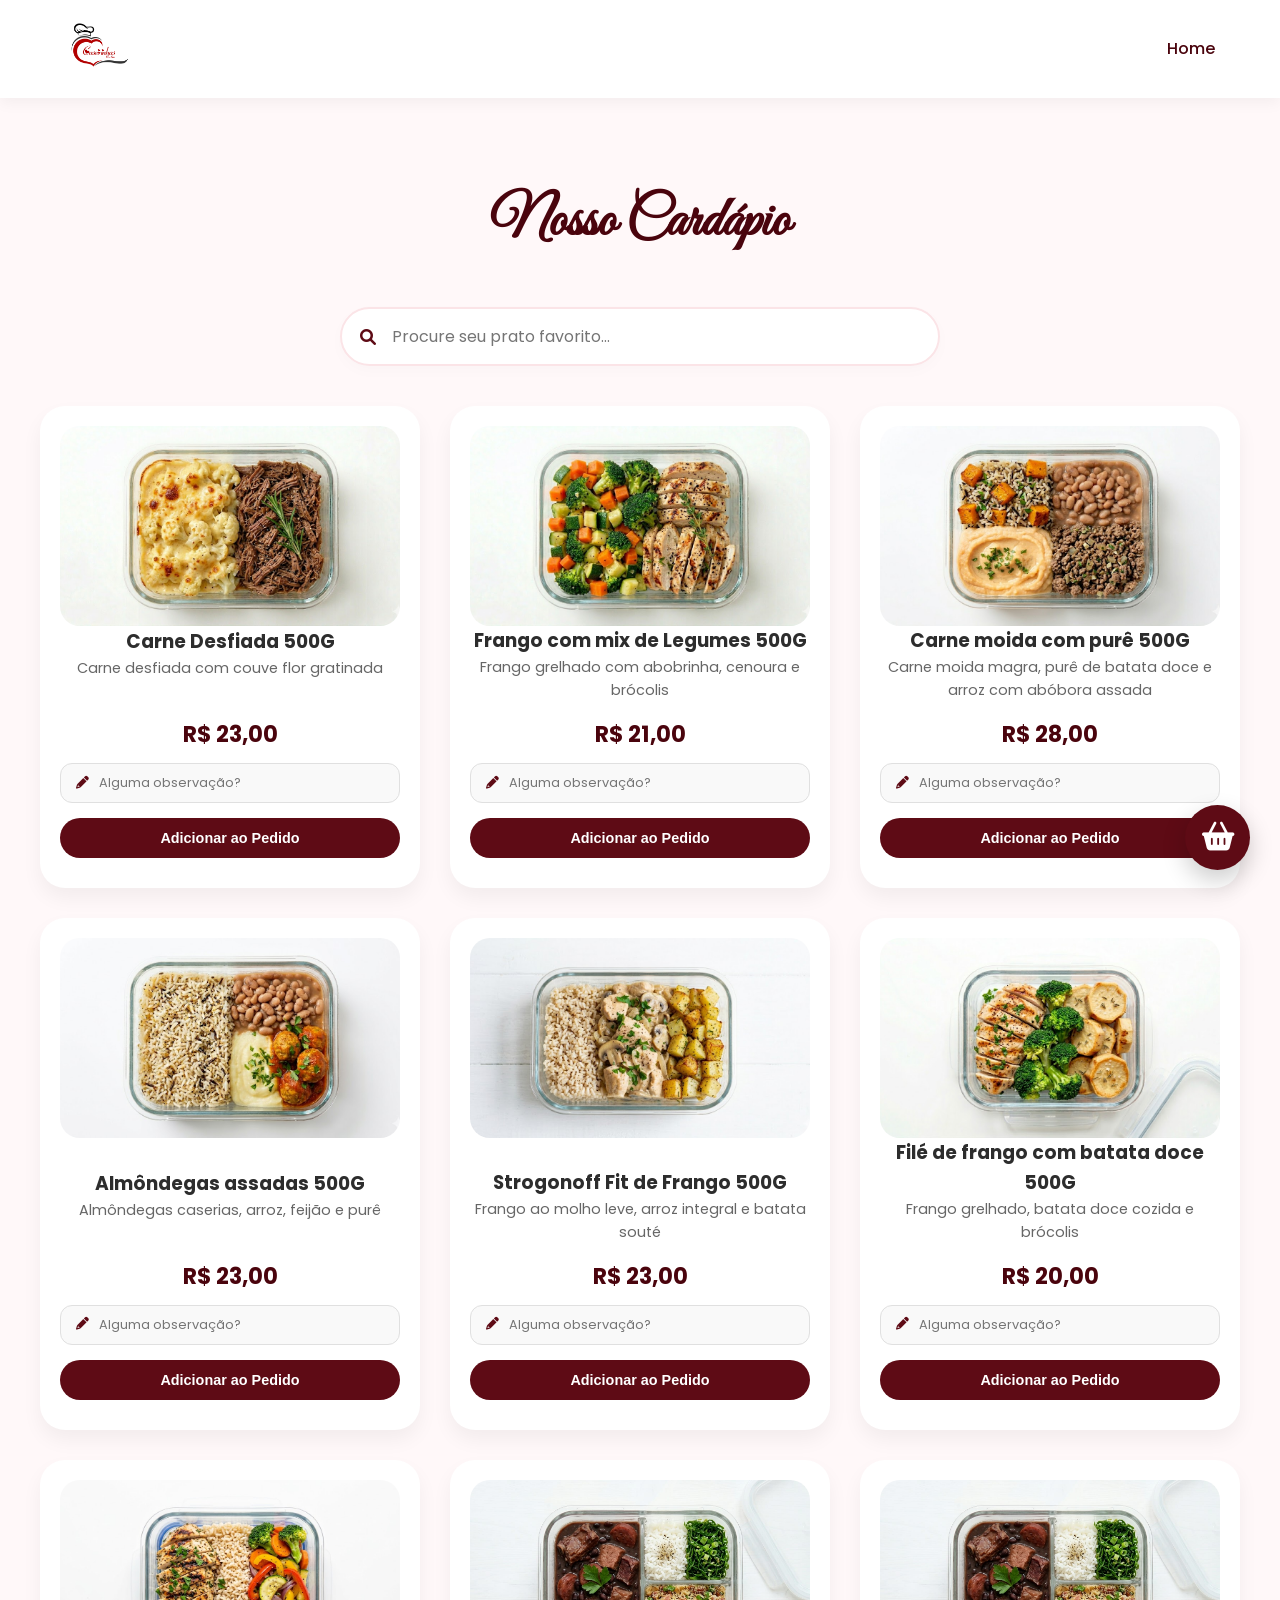
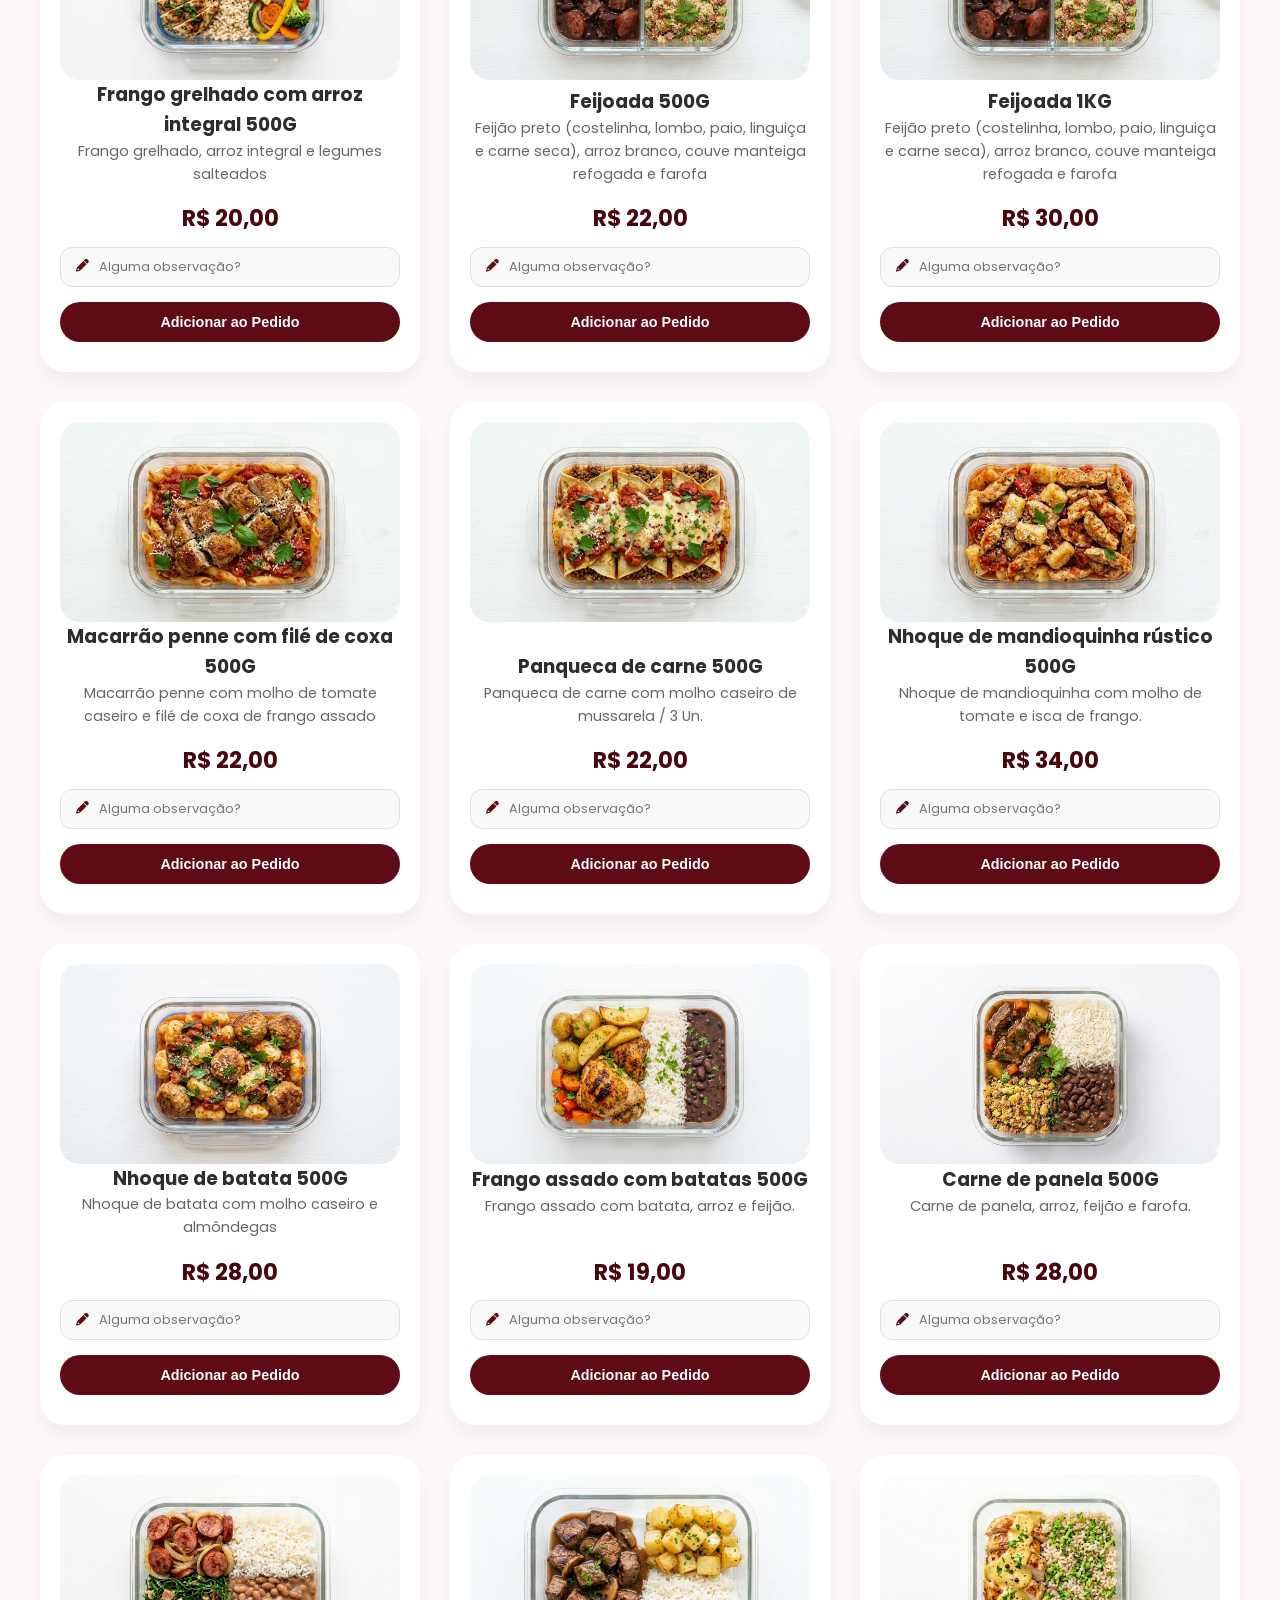
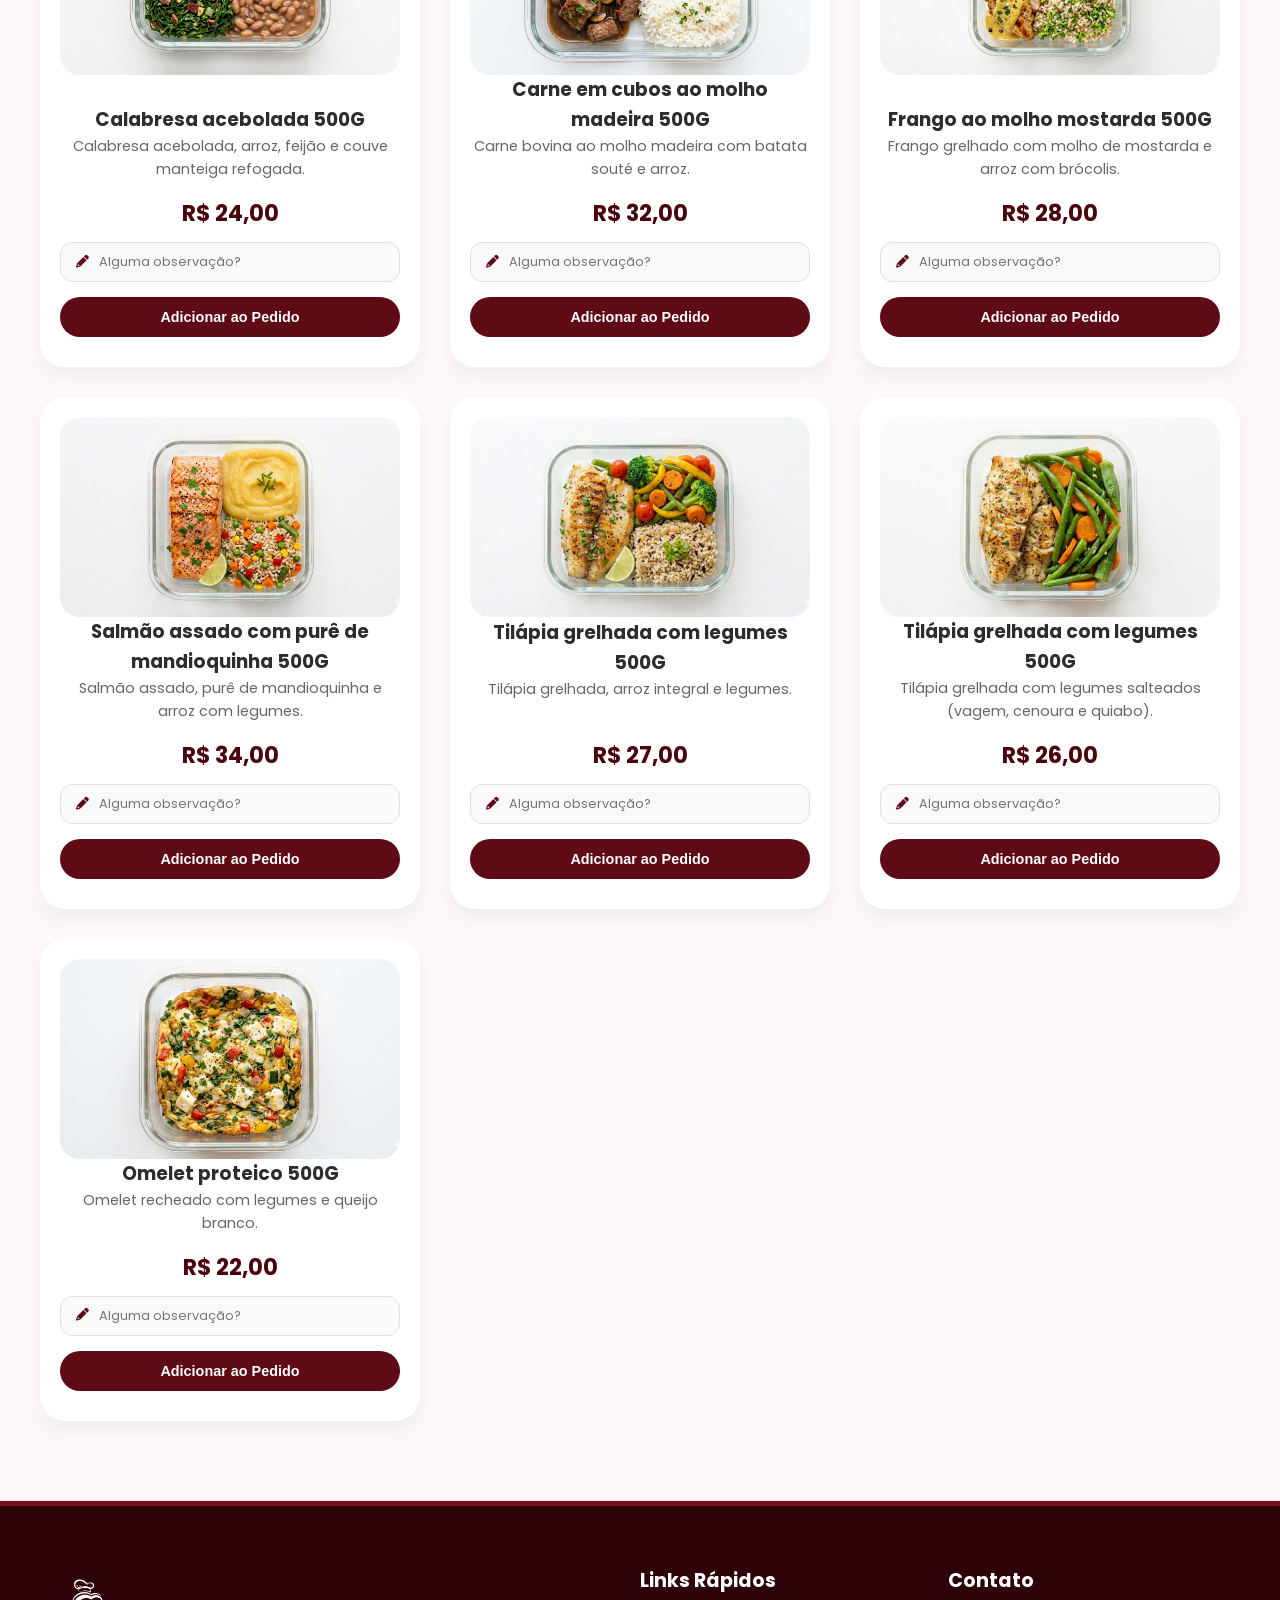
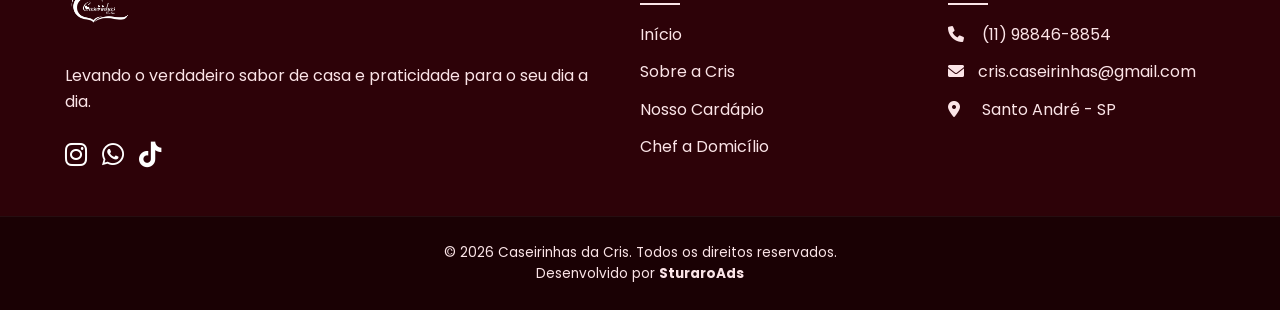
==== cardapio.html @ 1a17385e "Add files via upload" ====
<!DOCTYPE html>
<html lang="pt-br">
<head>
    <meta charset="UTF-8">
    <meta name="viewport" content="width=device-width, initial-scale=1.0">
    <title>Cardápio | Caseirinhas da Cris</title>
    <link href="https://fonts.googleapis.com/css2?family=Poppins:wght@300;400;600&family=Great+Vibes&display=swap" rel="stylesheet">
    <link rel="stylesheet" href="style.css">
    <link rel="stylesheet" href="https://cdnjs.cloudflare.com/ajax/libs/font-awesome/6.0.0/css/all.min.css">
</head>
<body>

    <!-- OVERLAY DE CARREGAMENTO (COZINHA) -->
<div id="loading-overlay" class="loading-overlay">
    <div class="loading-content">
        <!-- Certifique-se de que o caminho da logo está correto -->
        <img src="Imagens Logo/Logo PNG.png" alt="Logo" class="loading-logo">
        <p>Enviando para a cozinha...</p>
        <div class="loader"></div>
    </div>
</div>

    <header>
        <nav class="container">
            <a href="index.html"><img src="Imagens Logo/Logo.png" alt="Logo" class="logo"></a>
            <ul class="nav-list">
                <li><a href="index.html">Home</a></li>
            </ul>
        </nav>
    </header>

    <section class="section-padding container">
        <h1 class="title-font" style="text-align: center; margin-bottom: 40px;">Nosso Cardápio</h1>
        
<!-- MECANISMO DE PESQUISA -->
<div class="search-container">
    <i class="fas fa-search"></i>
    <input type="text" id="search-input" placeholder="Procure seu prato favorito...">
</div>

        <div class="menu-grid">
            <!-- PRATOS 1 A 6 -->
            <div class="item-card">
                <img src="Imagens Cardápio/Prato1.jpeg" alt="Frango com Legumes">
                <div class="info">
                    <h3>Carne Desfiada 500G</h3>
                    <p class="desc">Carne desfiada com couve flor gratinada</p>
                    <span class="preco">R$ 23,00</span>
                    <div class="obs-container">
                        <i class="fas fa-pencil-alt"></i>
                        <input type="text" class="obs-input" placeholder="Alguma observação?">
                    </div>
                    <button class="btn-add">Adicionar ao Pedido</button>
                </div>
            </div>

            <div class="item-card">
                <img src="Imagens Cardápio/Prato2.jpeg" alt="Escondidinho">
                <div class="info">
                    <h3>Frango com mix de Legumes 500G</h3>
                    <p class="desc">Frango grelhado com abobrinha, cenoura e brócolis</p>
                    <span class="preco">R$ 21,00</span>
                    <div class="obs-container">
                        <i class="fas fa-pencil-alt"></i>
                        <input type="text" class="obs-input" placeholder="Alguma observação?">
                    </div>
                    <button class="btn-add">Adicionar ao Pedido</button>
                </div>
            </div>

            <div class="item-card">
                <img src="Imagens Cardápio/Prato3.jpeg" alt="Bowl Vegano">
                <div class="info">
                    <h3>Carne moida com purê 500G</h3>
                    <p class="desc">Carne moida magra, purê de batata doce e arroz com abóbora assada</p>
                    <span class="preco">R$ 28,00</span>
                    <div class="obs-container">
                        <i class="fas fa-pencil-alt"></i>
                        <input type="text" class="obs-input" placeholder="Alguma observação?">
                    </div>
                    <button class="btn-add">Adicionar ao Pedido</button>
                </div>
            </div>

            <div class="item-card">
                <img src="Imagens Cardápio/Prato4.jpeg" alt="Espaguete">
                <div class="info">
                    <h3>Almôndegas assadas 500G</h3>
                    <p class="desc">Almôndegas caserias, arroz, feijão e purê</p>
                    <span class="preco">R$ 23,00</span>
                    <div class="obs-container">
                        <i class="fas fa-pencil-alt"></i>
                        <input type="text" class="obs-input" placeholder="Alguma observação?">
                    </div>
                    <button class="btn-add">Adicionar ao Pedido</button>
                </div>
            </div>

            <div class="item-card">
                <img src="Imagens Cardápio/Prato5.jpeg" alt="Tilápia">
                <div class="info">
                    <h3>Strogonoff Fit de Frango 500G</h3>
                    <p class="desc">Frango ao molho leve, arroz integral e batata souté</p>
                    <span class="preco">R$ 23,00</span>
                    <div class="obs-container">
                        <i class="fas fa-pencil-alt"></i>
                        <input type="text" class="obs-input" placeholder="Alguma observação?">
                    </div>
                    <button class="btn-add">Adicionar ao Pedido</button>
                </div>
            </div>

            <div class="item-card">
                <img src="Imagens Cardápio/Prato6.jpeg" alt="Feijoada">
                <div class="info">
                    <h3>Filé de frango com batata doce 500G</h3>
                    <p class="desc">Frango grelhado, batata doce cozida e brócolis</p>
                    <span class="preco">R$ 20,00</span>
                    <div class="obs-container">
                        <i class="fas fa-pencil-alt"></i>
                        <input type="text" class="obs-input" placeholder="Alguma observação?">
                    </div>
                    <button class="btn-add">Adicionar ao Pedido</button>
                </div>
            </div>

            <!-- NOVOS PRATOS: 7 AO 21 -->
            <div class="item-card">
                <img src="Imagens Cardápio/Prato7.jpeg" alt="Strogonoff">
                <div class="info">
                    <h3>Frango grelhado com arroz integral 500G</h3>
                    <p class="desc">Frango grelhado, arroz integral e legumes salteados</p>
                    <span class="preco">R$ 20,00</span>
                    <div class="obs-container"><i class="fas fa-pencil-alt"></i><input type="text" class="obs-input" placeholder="Alguma observação?"></div>
                    <button class="btn-add">Adicionar ao Pedido</button>
                </div>
            </div>

            <div class="item-card">
                <img src="Imagens Cardápio/Prato8.jpeg" alt="Lasanha">
                <div class="info">
                    <h3>Feijoada 500G</h3>
                    <p class="desc">Feijão preto (costelinha, lombo, paio, linguiça e carne seca), arroz branco, couve manteiga refogada e farofa</p>
                    <span class="preco">R$ 22,00</span>
                    <div class="obs-container"><i class="fas fa-pencil-alt"></i><input type="text" class="obs-input" placeholder="Alguma observação?"></div>
                    <button class="btn-add">Adicionar ao Pedido</button>
                </div>
            </div>

            <div class="item-card">
                <img src="Imagens Cardápio/Prato8.jpeg" alt="Lasanha">
                <div class="info">
                    <h3>Feijoada 1KG</h3>
                    <p class="desc">Feijão preto (costelinha, lombo, paio, linguiça e carne seca), arroz branco, couve manteiga refogada e farofa</p>
                    <span class="preco">R$ 30,00</span>
                    <div class="obs-container"><i class="fas fa-pencil-alt"></i><input type="text" class="obs-input" placeholder="Alguma observação?"></div>
                    <button class="btn-add">Adicionar ao Pedido</button>
                </div>
            </div>

            <div class="item-card">
                <img src="Imagens Cardápio/Prato9.jpeg" alt="Carne de Panela">
                <div class="info">
                    <h3>Macarrão penne com filé de coxa 500G</h3>
                    <p class="desc">Macarrão penne com molho de tomate caseiro e filé de coxa de frango assado</p>
                    <span class="preco">R$ 22,00</span>
                    <div class="obs-container"><i class="fas fa-pencil-alt"></i><input type="text" class="obs-input" placeholder="Alguma observação?"></div>
                    <button class="btn-add">Adicionar ao Pedido</button>
                </div>
            </div>

            <div class="item-card">
                <img src="Imagens Cardápio/Prato10.jpeg" alt="Salmão">
                <div class="info">
                    <h3>Panqueca de carne 500G</h3>
                    <p class="desc">Panqueca de carne com molho caseiro de mussarela / 3 Un.</p>
                    <span class="preco">R$ 22,00</span>
                    <div class="obs-container"><i class="fas fa-pencil-alt"></i><input type="text" class="obs-input" placeholder="Alguma observação?"></div>
                    <button class="btn-add">Adicionar ao Pedido</button>
                </div>
            </div>

            <div class="item-card">
                <img src="Imagens Cardápio/Prato11.jpeg" alt="Kibe">
                <div class="info">
                    <h3>Nhoque de mandioquinha rústico 500G</h3>
                    <p class="desc">Nhoque de mandioquinha com molho de tomate e isca de frango.</p>
                    <span class="preco">R$ 34,00</span>
                    <div class="obs-container"><i class="fas fa-pencil-alt"></i><input type="text" class="obs-input" placeholder="Alguma observação?"></div>
                    <button class="btn-add">Adicionar ao Pedido</button>
                </div>
            </div>

            <div class="item-card">
                <img src="Imagens Cardápio/Prato12.jpeg" alt="Almôndegas">
                <div class="info">
                    <h3>Nhoque de batata 500G</h3>
                    <p class="desc">Nhoque de batata com molho caseiro e almôndegas</p>
                    <span class="preco">R$ 28,00</span>
                    <div class="obs-container"><i class="fas fa-pencil-alt"></i><input type="text" class="obs-input" placeholder="Alguma observação?"></div>
                    <button class="btn-add">Adicionar ao Pedido</button>
                </div>
            </div>

            <div class="item-card">
                <img src="Imagens Cardápio/Prato13.jpeg" alt="Risoto">
                <div class="info">
                    <h3>Frango assado com batatas 500G</h3>
                    <p class="desc">Frango assado com batata, arroz e feijão.</p>
                    <span class="preco">R$ 19,00</span>
                    <div class="obs-container"><i class="fas fa-pencil-alt"></i><input type="text" class="obs-input" placeholder="Alguma observação?"></div>
                    <button class="btn-add">Adicionar ao Pedido</button>
                </div>
            </div>

            <div class="item-card">
                <img src="Imagens Cardápio/Prato14.jpeg" alt="Iscas">
                <div class="info">
                    <h3>Carne de panela 500G</h3>
                    <p class="desc">Carne de panela, arroz, feijão e farofa.</p>
                    <span class="preco">R$ 28,00</span>
                    <div class="obs-container"><i class="fas fa-pencil-alt"></i><input type="text" class="obs-input" placeholder="Alguma observação?"></div>
                    <button class="btn-add">Adicionar ao Pedido</button>
                </div>
            </div>

            <div class="item-card">
                <img src="Imagens Cardápio/Prato15.jpeg" alt="Omelete">
                <div class="info">
                    <h3>Calabresa acebolada 500G</h3>
                    <p class="desc">Calabresa acebolada, arroz, feijão e couve manteiga refogada.</p>
                    <span class="preco">R$ 24,00</span>
                    <div class="obs-container"><i class="fas fa-pencil-alt"></i><input type="text" class="obs-input" placeholder="Alguma observação?"></div>
                    <button class="btn-add">Adicionar ao Pedido</button>
                </div>
            </div>

            <div class="item-card">
                <img src="Imagens Cardápio/Prato16.jpeg" alt="Frango Xadrez">
                <div class="info">
                    <h3>Carne em cubos ao molho madeira 500G</h3>
                    <p class="desc">Carne bovina ao molho madeira com batata souté e arroz.</p>
                    <span class="preco">R$ 32,00</span>
                    <div class="obs-container"><i class="fas fa-pencil-alt"></i><input type="text" class="obs-input" placeholder="Alguma observação?"></div>
                    <button class="btn-add">Adicionar ao Pedido</button>
                </div>
            </div>

            <div class="item-card">
                <img src="Imagens Cardápio/Prato17.jpeg" alt="Nhoque">
                <div class="info">
                    <h3>Frango ao molho mostarda 500G</h3>
                    <p class="desc">Frango grelhado com molho de mostarda e arroz com brócolis.</p>
                    <span class="preco">R$ 28,00</span>
                    <div class="obs-container"><i class="fas fa-pencil-alt"></i><input type="text" class="obs-input" placeholder="Alguma observação?"></div>
                    <button class="btn-add">Adicionar ao Pedido</button>
                </div>
            </div>

            <div class="item-card">
                <img src="Imagens Cardápio/Prato18.jpeg" alt="Panqueca">
                <div class="info">
                    <h3>Salmão assado com purê de mandioquinha 500G</h3>
                    <p class="desc">Salmão assado, purê de mandioquinha e arroz com legumes.</p>
                    <span class="preco">R$ 34,00</span>
                    <div class="obs-container"><i class="fas fa-pencil-alt"></i><input type="text" class="obs-input" placeholder="Alguma observação?"></div>
                    <button class="btn-add">Adicionar ao Pedido</button>
                </div>
            </div>

            <div class="item-card">
                <img src="Imagens Cardápio/Prato19.jpeg" alt="Moqueca">
                <div class="info">
                    <h3>Tilápia grelhada com legumes 500G</h3>
                    <p class="desc">Tilápia grelhada, arroz integral e legumes.</p>
                    <span class="preco">R$ 27,00</span>
                    <div class="obs-container"><i class="fas fa-pencil-alt"></i><input type="text" class="obs-input" placeholder="Alguma observação?"></div>
                    <button class="btn-add">Adicionar ao Pedido</button>
                </div>
            </div>

            <div class="item-card">
                <img src="Imagens Cardápio/Prato20.jpeg" alt="Arroz de Carreteiro">
                <div class="info">
                    <h3>Tilápia grelhada com legumes 500G</h3>
                    <p class="desc">Tilápia grelhada com legumes salteados (vagem, cenoura e quiabo).</p>
                    <span class="preco">R$ 26,00</span>
                    <div class="obs-container"><i class="fas fa-pencil-alt"></i><input type="text" class="obs-input" placeholder="Alguma observação?"></div>
                    <button class="btn-add">Adicionar ao Pedido</button>
                </div>
            </div>

            <div class="item-card">
                <img src="Imagens Cardápio/Prato21.jpeg" alt="Cuscuz">
                <div class="info">
                    <h3>Omelet proteico 500G</h3>
                    <p class="desc">Omelet recheado com legumes e queijo branco.</p>
                    <span class="preco">R$ 22,00</span>
                    <div class="obs-container"><i class="fas fa-pencil-alt"></i><input type="text" class="obs-input" placeholder="Alguma observação?"></div>
                    <button class="btn-add">Adicionar ao Pedido</button>
                </div>
            </div>
        </div>
    </section>

    <!-- CARRINHO -->
    <div class="cart-toggle"><i class="fas fa-shopping-basket"></i></div>
    <div class="carrinho-container" id="carrinho">
        <div class="cart-header">
            <h3>Meu Pedido</h3>
            <button class="close-cart"><i class="fas fa-times"></i></button>
        </div>
        <div class="itens-lista"></div>
        <div class="cart-footer">
            <div class="total-box"><span>Total:</span><span class="total-valor">R$ 0,00</span></div>
            <button class="btn-finalizar">Enviar Pedido</button>
        </div>
    </div>

    <footer id="contato" class="footer-styled">
        <div class="container footer-grid">
            <div class="footer-col brand-col">
                <img src="Imagens Logo/Logo PNG.png" alt="Logo" class="logo-footer">
                <p>Levando o verdadeiro sabor de casa e praticidade para o seu dia a dia.</p>
                <div class="social-icons">
                    <a href="https://www.instagram.com/caseirinhasdacris"><i class="fab fa-instagram"></i></a>
                    <a href="https://wa.me/5511988468854"><i class="fab fa-whatsapp"></i></a>
                    <a href="https://www.tiktok.com/@caseirinhasdacris?_r=1&_t=ZS-95tGZOelfm8"><i class="fab fa-tiktok"></i></a>

                </div>
            </div>
            
            <div class="footer-col">
                <h4>Links Rápidos</h4>
                <ul>
                    <li><a href="#home">Início</a></li>
                    <li><a href="#sobre">Sobre a Cris</a></li>
                    <li><a href="cardapio.html">Nosso Cardápio</a></li>
                    <li><a href="#chef">Chef a Domicílio</a></li>
                </ul>
            </div>

            <div class="footer-col">
                <h4>Contato</h4>
                <ul class="contact-info">
                    <li><i class="fas fa-phone"></i> (11) 98846-8854</li>
                    <li><i class="fas fa-envelope"></i>cris.caseirinhas@gmail.com</li>
                    <li><i class="fas fa-map-marker-alt"></i> Santo André - SP</li>
                </ul>
            </div>
        </div>
        <div class="footer-bottom">
            <div class="container">
                <p>&copy; 2026 Caseirinhas da Cris. Todos os direitos reservados.</p>
                <p class="dev-credit">Desenvolvido por <strong>SturaroAds</strong></p>
            </div>
        </div>
    </footer>

    <script src="script.js"></script>
</body>
</html>
---- style.css ----
/* --- VARIÁVEIS DE CORES E FONTES --- */
:root {
    --vinho-escuro: #4a040d;
    --vinho-medio: #7a0d1a;
    --vinho-claro: #5e0b15;
    --branco-rosado: #fff8f9;
    --rosa-claro: #fbe4e7;
    --texto: #2d2d2d;
    --poppins: 'Poppins', sans-serif;
    --titulo-font: 'Great Vibes', cursive;
    --verde-whats: #25d366;
}

/* --- ANIMAÇÕES --- */
@keyframes fadeInPage {
    from { opacity: 0; transform: translateY(15px); }
    to { opacity: 1; transform: translateY(0); }
}

/* --- RESET E BASE --- */
* { 
    margin: 0; 
    padding: 0; 
    box-sizing: border-box; 
}

html { 
    scroll-behavior: smooth; 
}

body { 
    font-family: var(--poppins); 
    background-color: var(--branco-rosado); 
    color: var(--texto);
    line-height: 1.6;
    overflow-x: hidden;
    animation: fadeInPage 0.8s ease-out;
}

/* --- CURSORES --- */
button, a, .menu-toggle, .cart-toggle, .btn-add, .insta-card, .fa-trash {
    cursor: pointer !important;
}

/* --- LAYOUT GLOBAL --- */
.container { max-width: 1200px; margin: 0 auto; padding: 0 25px; }
.section-padding { padding: 80px 0; }
.title-font { font-family: var(--titulo-font); font-size: 3.5rem; color: var(--vinho-escuro); margin-bottom: 20px; }
.bg-soft { background-color: var(--rosa-claro); }

/* --- HEADER E NAVEGAÇÃO --- */
header { 
    background: #fff; 
    padding: 10px 0; 
    position: sticky; 
    top: 0; 
    z-index: 1000; 
    box-shadow: 0 4px 15px rgba(0,0,0,0.05);
}

nav { display: flex; justify-content: space-between; align-items: center; }
.logo { height: 70px; }

.nav-list { display: flex; list-style: none; gap: 35px; }
.nav-list a { 
    text-decoration: none; 
    color: var(--vinho-escuro); 
    font-weight: 500; 
    transition: 0.3s;
}
.nav-list a:hover { color: var(--vinho-medio); }

.menu-toggle { display: none; font-size: 1.8rem; color: var(--vinho-escuro); }

/* --- HERO BANNER --- */
.hero { 
    height: 80vh; 
    background: linear-gradient(rgba(74, 4, 13, 0.6), rgba(74, 4, 13, 0.6)), 
                url('https://images.unsplash.com/photo-1504674900247-0877df9cc836?w=1600') center/cover;
    display: flex; align-items: center; justify-content: center; text-align: center; color: #fff;
}
.hero h1 { font-family: var(--titulo-font); font-size: 5rem; }
.hero p { font-size: 1.2rem; margin-bottom: 30px; }

/* --- BOTÕES --- */
.btn-vinho { 
    background: var(--vinho-claro); color: white; padding: 15px 40px; border-radius: 50px; 
    text-decoration: none; transition: 0.4s; border: none; font-weight: 600; display: inline-block;
}
.btn-vinho:hover { background: var(--vinho-escuro); transform: scale(1.05); }

.btn-vinho-sm {
    background: var(--vinho-claro); color: #fff; padding: 10px 25px; border-radius: 50px;
    text-decoration: none; font-size: 0.9rem; transition: 0.3s; display: inline-block;
}
.btn-vinho-sm:hover { background: var(--vinho-escuro); }

/* --- SEÇÕES SOBRE E CHEF --- */
.grid-sobre { display: grid; grid-template-columns: 1fr 1fr; gap: 60px; align-items: center; }
.img-cris { 
    width: 100%; max-width: 400px; border-radius: 30px; 
    box-shadow: 20px 20px 0 var(--vinho-claro); 
}
.sobre-conteudo ul li { margin-bottom: 10px; font-weight: 500; }
.sobre-conteudo ul li i { color: var(--vinho-medio); margin-right: 10px; }

/* --- INSTAGRAM --- */
.insta-grid { display: grid; grid-template-columns: repeat(3, 1fr); gap: 20px; margin-top: 30px; }
.insta-card { position: relative; border-radius: 20px; overflow: hidden; }
.insta-card img { width: 100%; transition: 0.5s; display: block; }
.overlay { 
    position: absolute; top:0; left:0; width:100%; height:100%; 
    background: rgba(74, 4, 13, 0.6); display: flex; align-items: center; 
    justify-content: center; color: white; opacity: 0; transition: 0.3s; font-size: 2.5rem; 
}
.insta-card:hover .overlay { opacity: 1; }
.insta-card:hover img { transform: scale(1.1); }

/* --- CARDÁPIO (ITENS) --- */
.menu-grid { display: grid; grid-template-columns: repeat(auto-fill, minmax(280px, 1fr)); gap: 30px; }
.item-card { 
    background: #fff; padding: 20px; border-radius: 25px; text-align: center; 
    box-shadow: 0 10px 20px rgba(0,0,0,0.05); transition: 0.3s; position: relative;
    display: flex; flex-direction: column; justify-content: space-between;
    padding-bottom: 30px; 
}
.item-card:hover { transform: translateY(-10px); }
.item-card img { width: 100%; border-radius: 20px; height: 200px; object-fit: cover; }
.preco { display: block; font-size: 1.4rem; color: var(--vinho-escuro); font-weight: bold; margin: 10px 0; }
.desc { font-size: 0.9rem; color: #666; margin-bottom: 15px; min-height: 45px; }

/* --- ESTILO PESQUISA --- */
.search-container {
    max-width: 600px;
    margin: 0 auto 40px auto;
    position: relative;
    display: flex;
    align-items: center;
}

.search-container i {
    position: absolute;
    left: 20px;
    color: var(--vinho-claro);
}

#search-input {
    width: 100%;
    padding: 15px 15px 15px 50px;
    border-radius: 50px;
    border: 2px solid var(--rosa-claro);
    font-family: var(--poppins);
    font-size: 1rem;
    outline: none;
    transition: 0.3s;
    box-shadow: 0 5px 15px rgba(0,0,0,0.02);
}

#search-input:focus {
    border-color: var(--vinho-medio);
    box-shadow: 0 5px 20px rgba(74, 4, 13, 0.1);
}

/* --- OVERLAY DE CARREGAMENTO --- */
.loading-overlay {
    position: fixed;
    top: 0;
    left: 0;
    width: 100%;
    height: 100%;
    background: rgba(255, 248, 249, 0.8); /* Branco rosado com transparência */
    backdrop-filter: blur(10px); /* EFEITO BLUR NA TELA */
    display: none; /* Escondido por padrão */
    justify-content: center;
    align-items: center;
    z-index: 9999;
    flex-direction: column;
}

.loading-content {
    text-align: center;
}

.loading-logo {
    height: 120px;
    margin-bottom: 20px;
    animation: pulse 1.5s infinite ease-in-out;
}

.loading-overlay p {
    font-family: var(--poppins);
    color: var(--vinho-escuro);
    font-weight: 600;
    font-size: 1.2rem;
    margin-bottom: 15px;
}

/* Animação da Logo */
@keyframes pulse {
    0% { transform: scale(1); }
    50% { transform: scale(1.05); }
    100% { transform: scale(1); }
}

/* Spinner de carregamento */
.loader {
    width: 40px;
    height: 40px;
    border: 4px solid var(--rosa-claro);
    border-top: 4px solid var(--vinho-claro);
    border-radius: 50%;
    margin: 0 auto;
    animation: spin 1s linear infinite;
}

@keyframes spin {
    0% { transform: rotate(0deg); }
    100% { transform: rotate(360deg); }
}

/* Blur para o conteúdo principal quando ativo */
.main-blur {
    filter: blur(5px);
    pointer-events: none;
    user-select: none;
}

/* --- ESTILIZAÇÃO DAS OBSERVAÇÕES (NOVO) --- */
.obs-container {
    position: relative;
    margin-bottom: 15px;
    display: flex;
    align-items: center;
    background: #f9f9f9;
    border: 1px solid #e0e0e0;
    border-radius: 12px;
    padding: 0 15px;
    transition: all 0.3s ease;
}

.obs-container i {
    color: var(--vinho-claro);
    font-size: 0.8rem;
    margin-right: 10px;
}

.obs-input {
    width: 100%;
    border: none;
    background: transparent;
    padding: 10px 0;
    font-family: var(--poppins);
    font-size: 0.8rem;
    color: var(--texto);
    outline: none;
}

.obs-container:focus-within {
    border-color: var(--vinho-claro);
    box-shadow: 0 0 8px rgba(94, 11, 21, 0.1);
    background: #fff;
}

/* BOTÃO ADICIONAR */
.btn-add {
    background: var(--vinho-claro); color: white; border: none; padding: 12px 20px;
    border-radius: 50px; font-weight: 600; width: 100%; transition: 0.3s;
    font-size: 0.9rem;
}
.btn-add:hover { background: var(--vinho-escuro); }

/* --- CARRINHO LATERAL --- */
.cart-toggle { 
    position: fixed; bottom: 30px; right: 30px; background: var(--vinho-claro); 
    color: white; width: 65px; height: 65px; border-radius: 50%; 
    display: flex; align-items: center; justify-content: center; 
    font-size: 1.8rem; z-index: 1001; box-shadow: 0 10px 25px rgba(0,0,0,0.2); 
}

.carrinho-container { 
    position: fixed; top: 0; right: -100%; width: 400px; height: 100%; 
    background: #fff; z-index: 2000; transition: 0.5s cubic-bezier(0.77,0.2,0.05,1.0); 
    padding: 0; box-shadow: -10px 0 30px rgba(0,0,0,0.1); display: flex; flex-direction: column;
}
.carrinho-container.active { right: 0; }

.cart-header {
    padding: 30px; background: var(--branco-rosado); display: flex;
    justify-content: space-between; align-items: center; border-bottom: 1px solid var(--rosa-claro);
}
.cart-header h3 { color: var(--vinho-escuro); font-weight: 600; }
.close-cart { background: none; border: none; font-size: 1.5rem; color: var(--vinho-escuro); }

.itens-lista { padding: 20px; flex-grow: 1; overflow-y: auto; }

.cart-footer { padding: 30px; background: #fff; border-top: 1px solid #eee; }
.total-box { 
    display: flex; justify-content: space-between; font-size: 1.3rem; 
    font-weight: 700; color: var(--vinho-escuro); margin-bottom: 20px; 
}
.btn-finalizar {
    width: 100%; background: var(--verde-whats); color: white; border: none;
    padding: 15px; border-radius: 50px; font-weight: 600; font-size: 1.1rem; transition: 0.3s;
}
.btn-finalizar:hover { background: #128c7e; transform: scale(1.02); }

/* --- FOOTER PROFISSIONAL --- */
.footer-styled {
    background: #2d0208; color: #fbe4e7; padding-top: 60px;
    border-top: 5px solid var(--vinho-medio);
}
.footer-grid { 
    display: grid; grid-template-columns: 2fr 1fr 1fr; gap: 40px; padding-bottom: 40px; 
}
.logo-footer { height: 70px; filter: brightness(0) invert(1); margin-bottom: 20px; }

.footer-col h4 { 
    color: #fff; margin-bottom: 25px; font-size: 1.2rem; position: relative; 
}
.footer-col h4::after {
    content: ''; position: absolute; bottom: -8px; left: 0; width: 40px; height: 2px; background: var(--rosa-claro);
}
.footer-col ul { list-style: none; }
.footer-col ul li { margin-bottom: 12px; }
.footer-col ul li a { color: #fbe4e7; text-decoration: none; transition: 0.3s; }
.footer-col ul li a:hover { color: #fff; padding-left: 5px; }

.social-icons { display: flex; gap: 15px; margin-top: 20px; }
.social-icons a { font-size: 1.6rem; color: #fff; transition: 0.3s; }
.social-icons a:hover { color: var(--rosa-claro); transform: translateY(-3px); }

.contact-info li i { margin-right: 10px; color: var(--rosa-claro); width: 20px; }

.footer-bottom {
    background: #1a0104; padding: 25px 0; text-align: center;
    font-size: 0.85rem; border-top: 1px solid rgba(255,255,255,0.05);
}

/* --- RESPONSIVIDADE --- */
@media (max-width: 768px) {
    .menu-toggle { display: block; }

    .nav-list { 
        position: fixed; top: 0; left: -100%; width: 75%; height: 100vh; 
        background: #fff; flex-direction: column; align-items: center; 
        padding-top: 100px; transition: 0.4s; z-index: 999; 
        box-shadow: 10px 0 30px rgba(0,0,0,0.1);
    }

    .nav-list.active { left: 0; }
    .carrinho-container { width: 100%; right: -100%; }
    
    .grid-sobre { grid-template-columns: 1fr; text-align: center; }
    .footer-grid { grid-template-columns: 1fr; text-align: center; }
    .hero h1 { font-size: 3.5rem; }
}
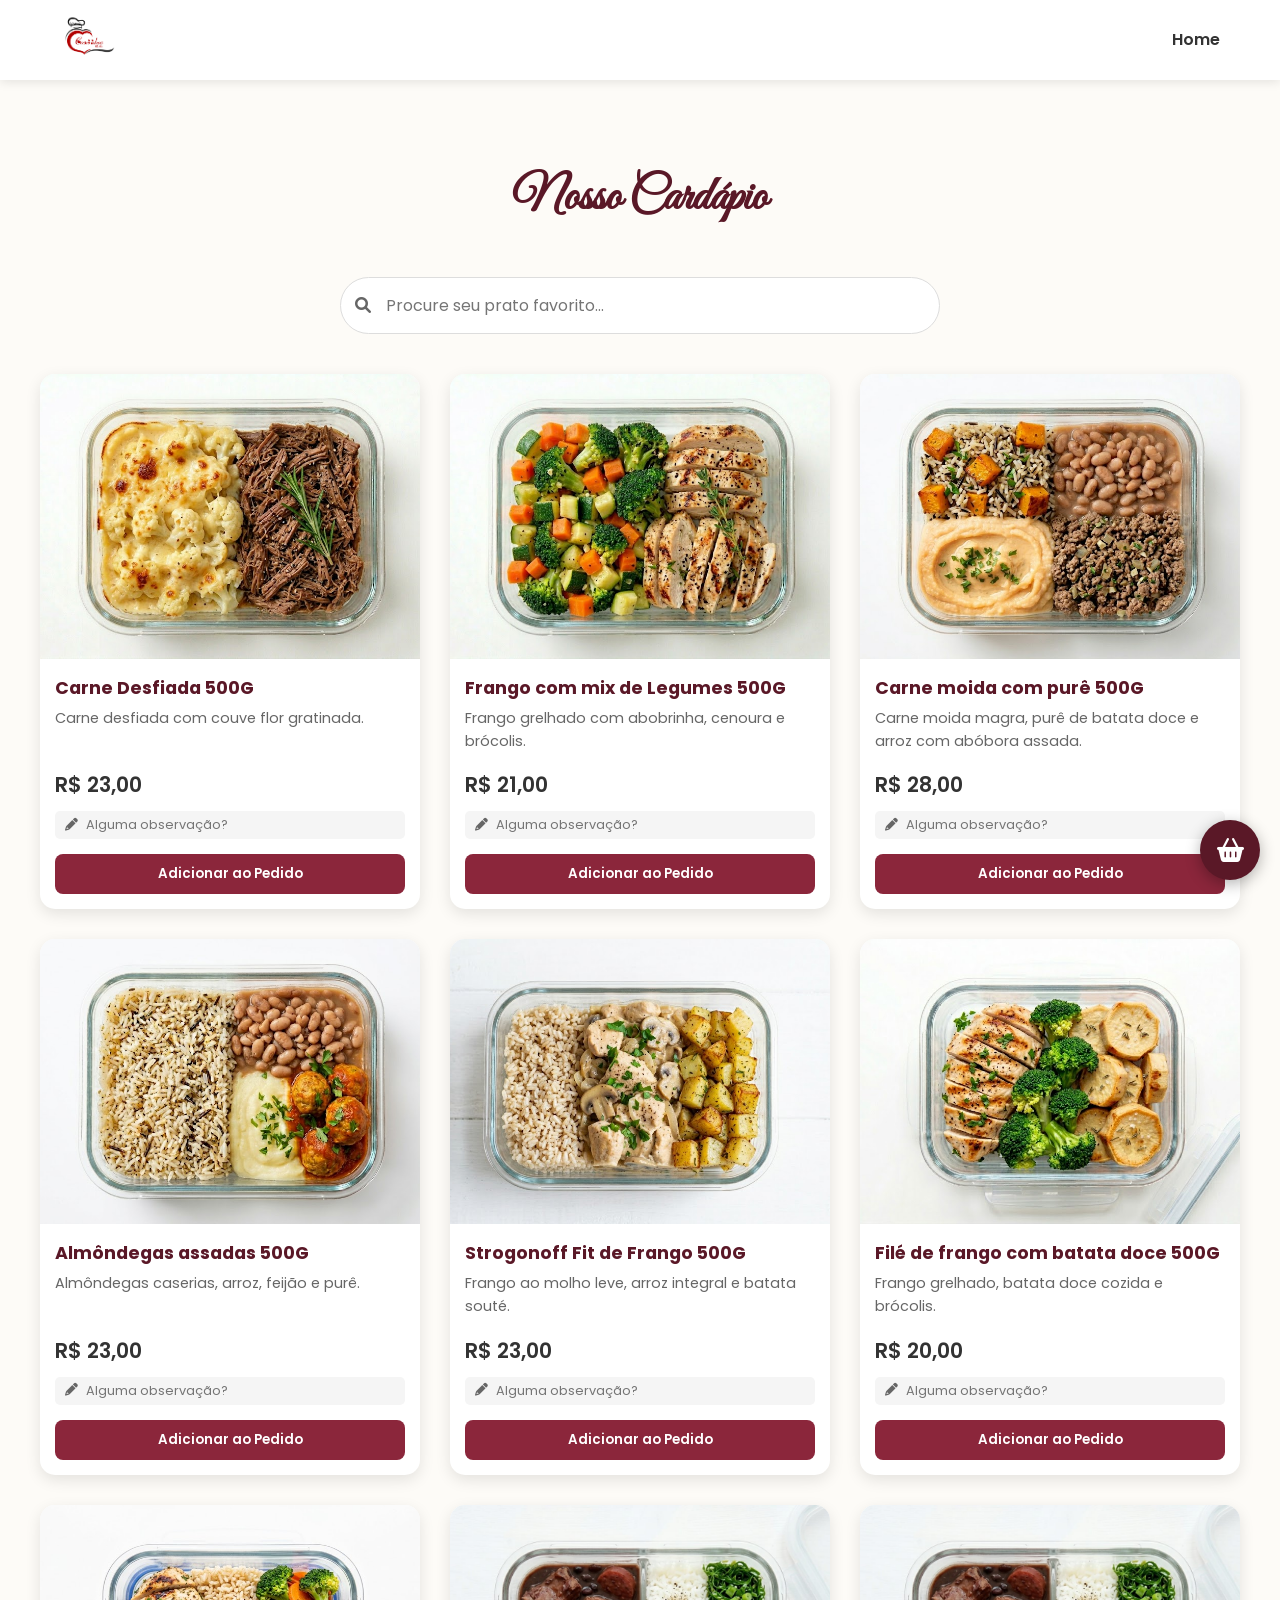
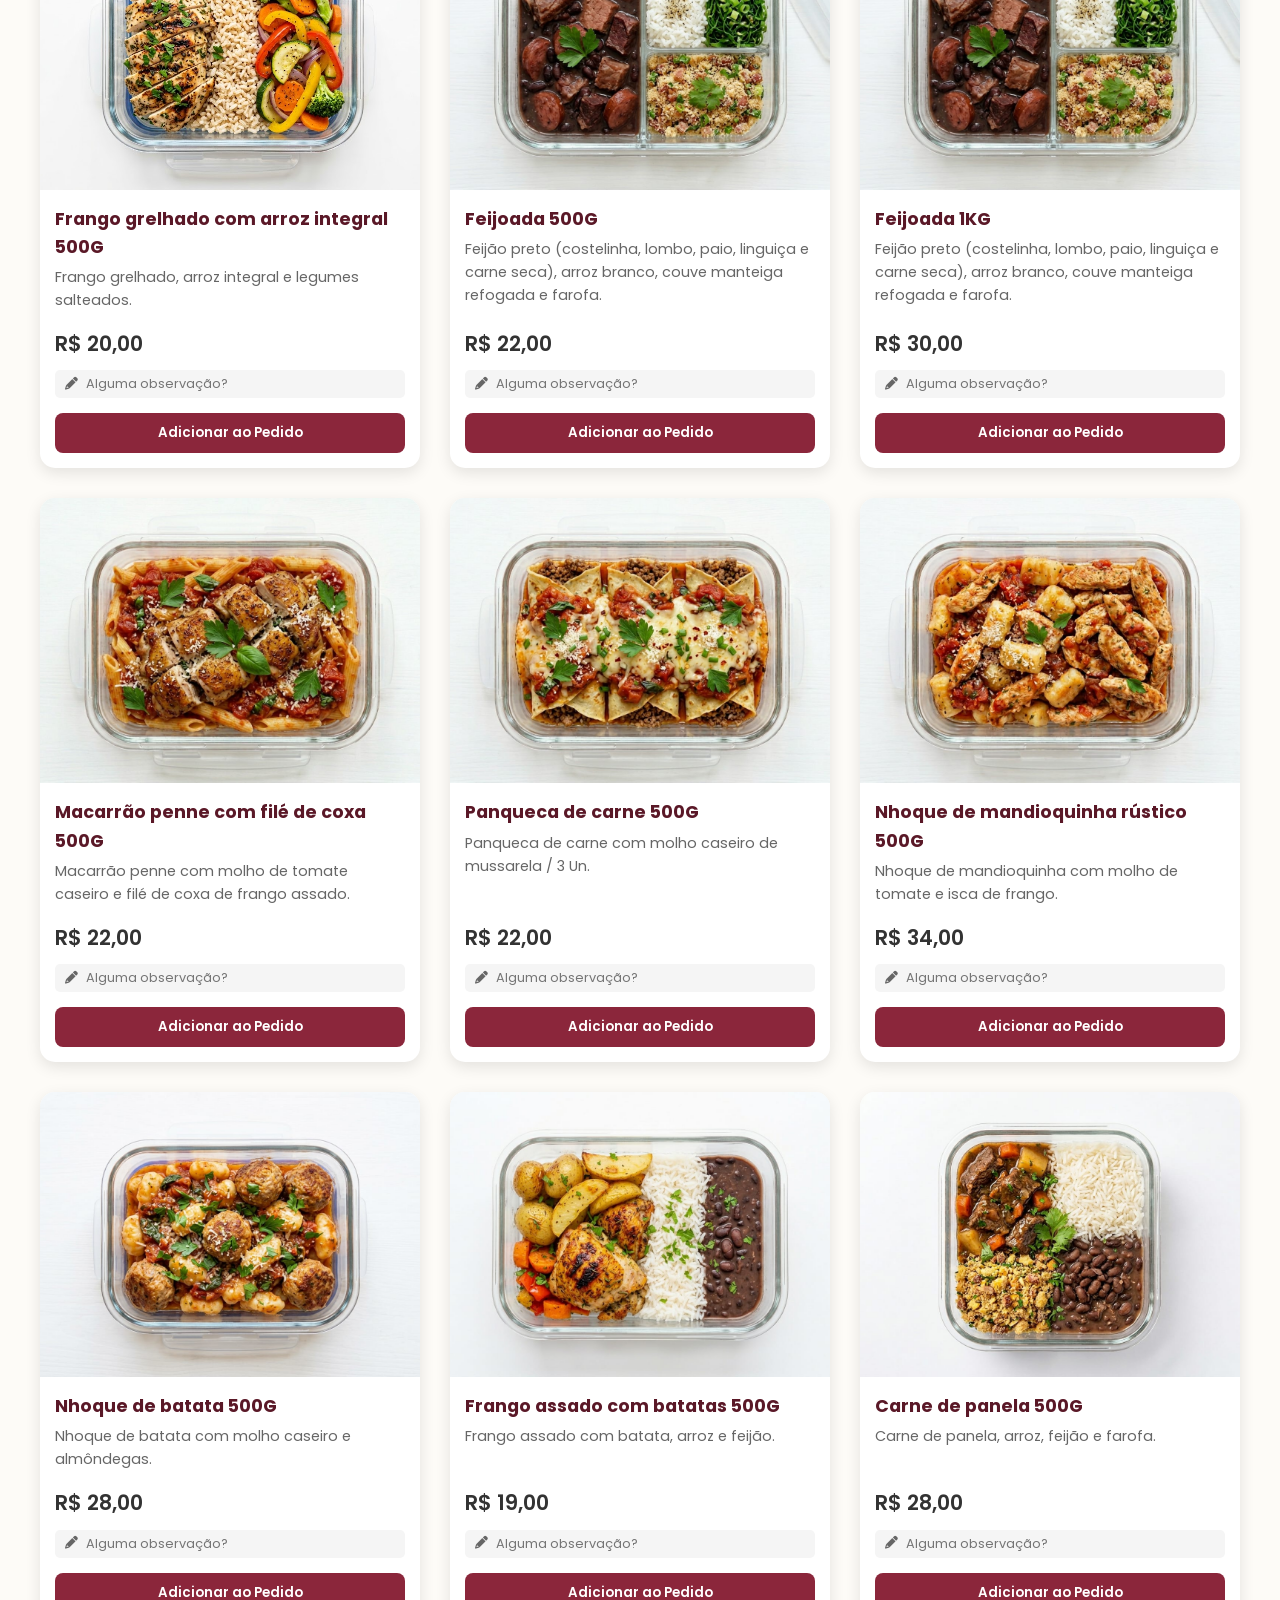
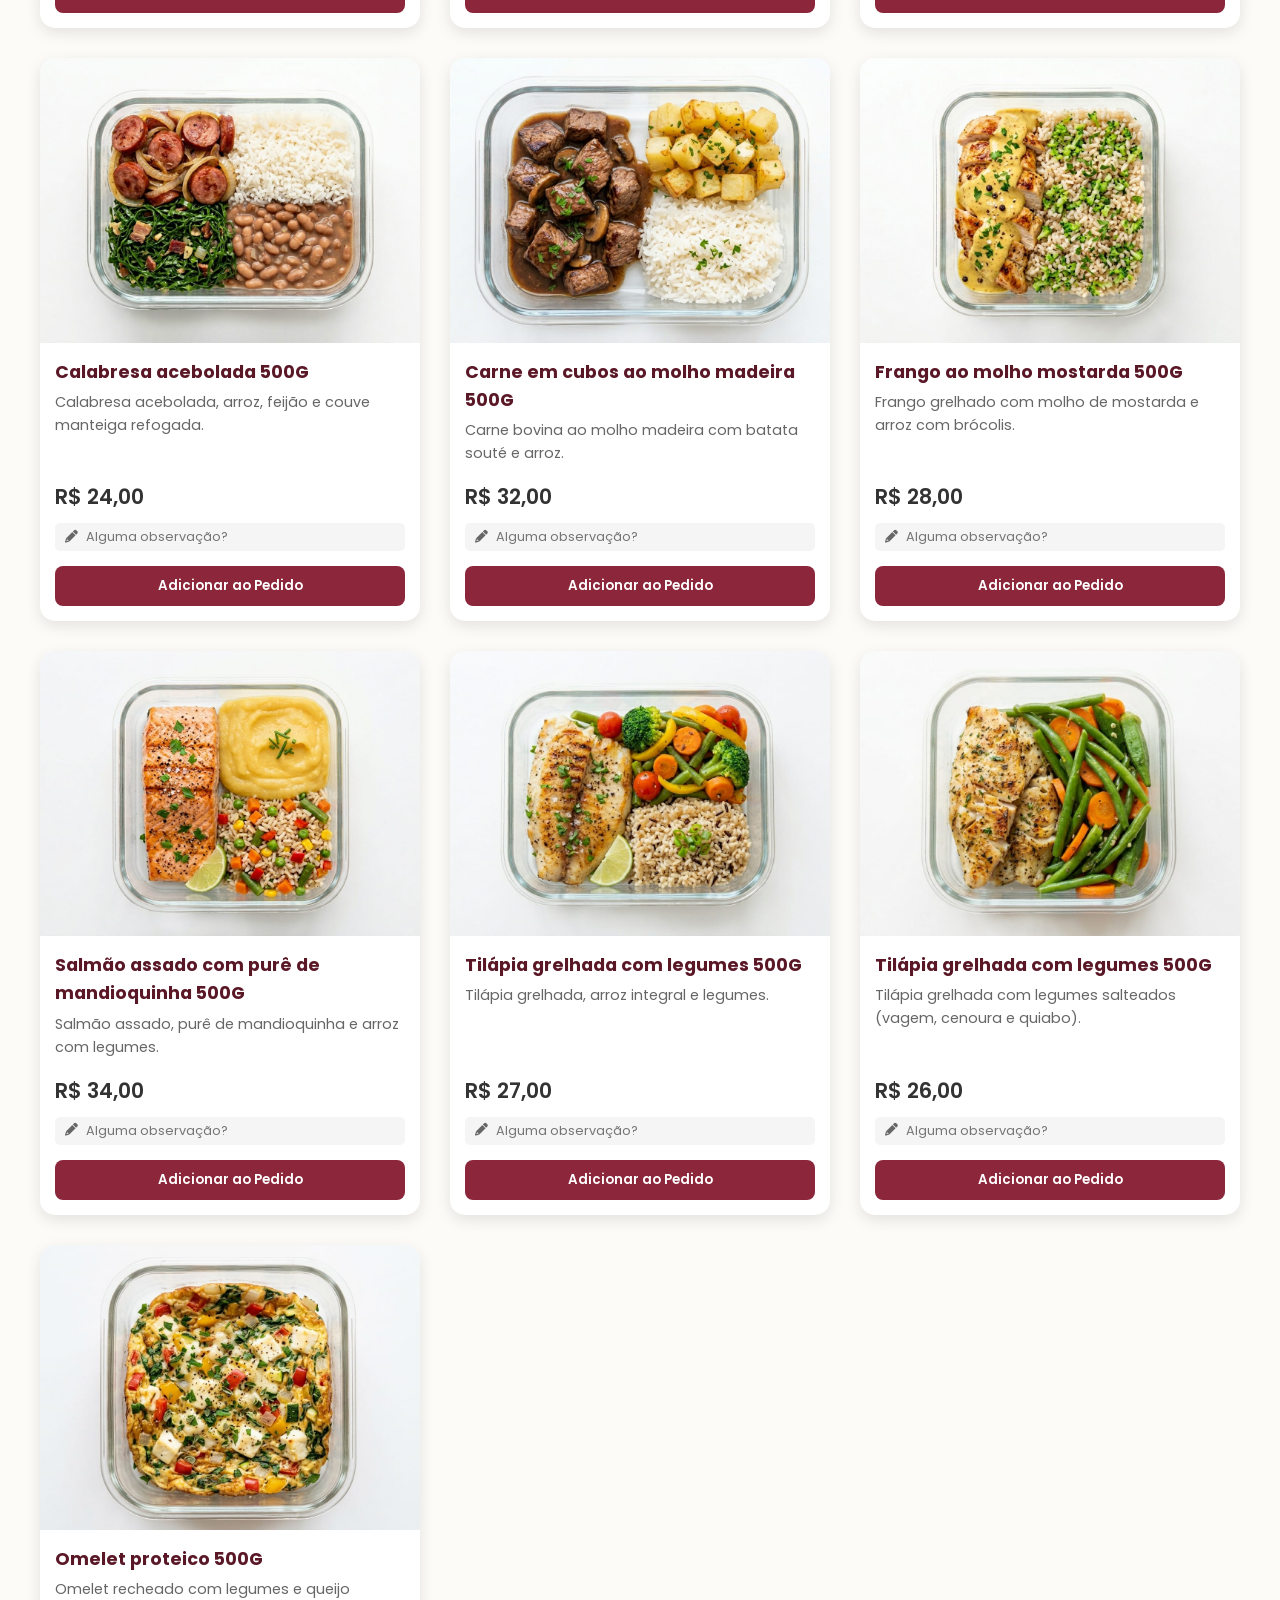
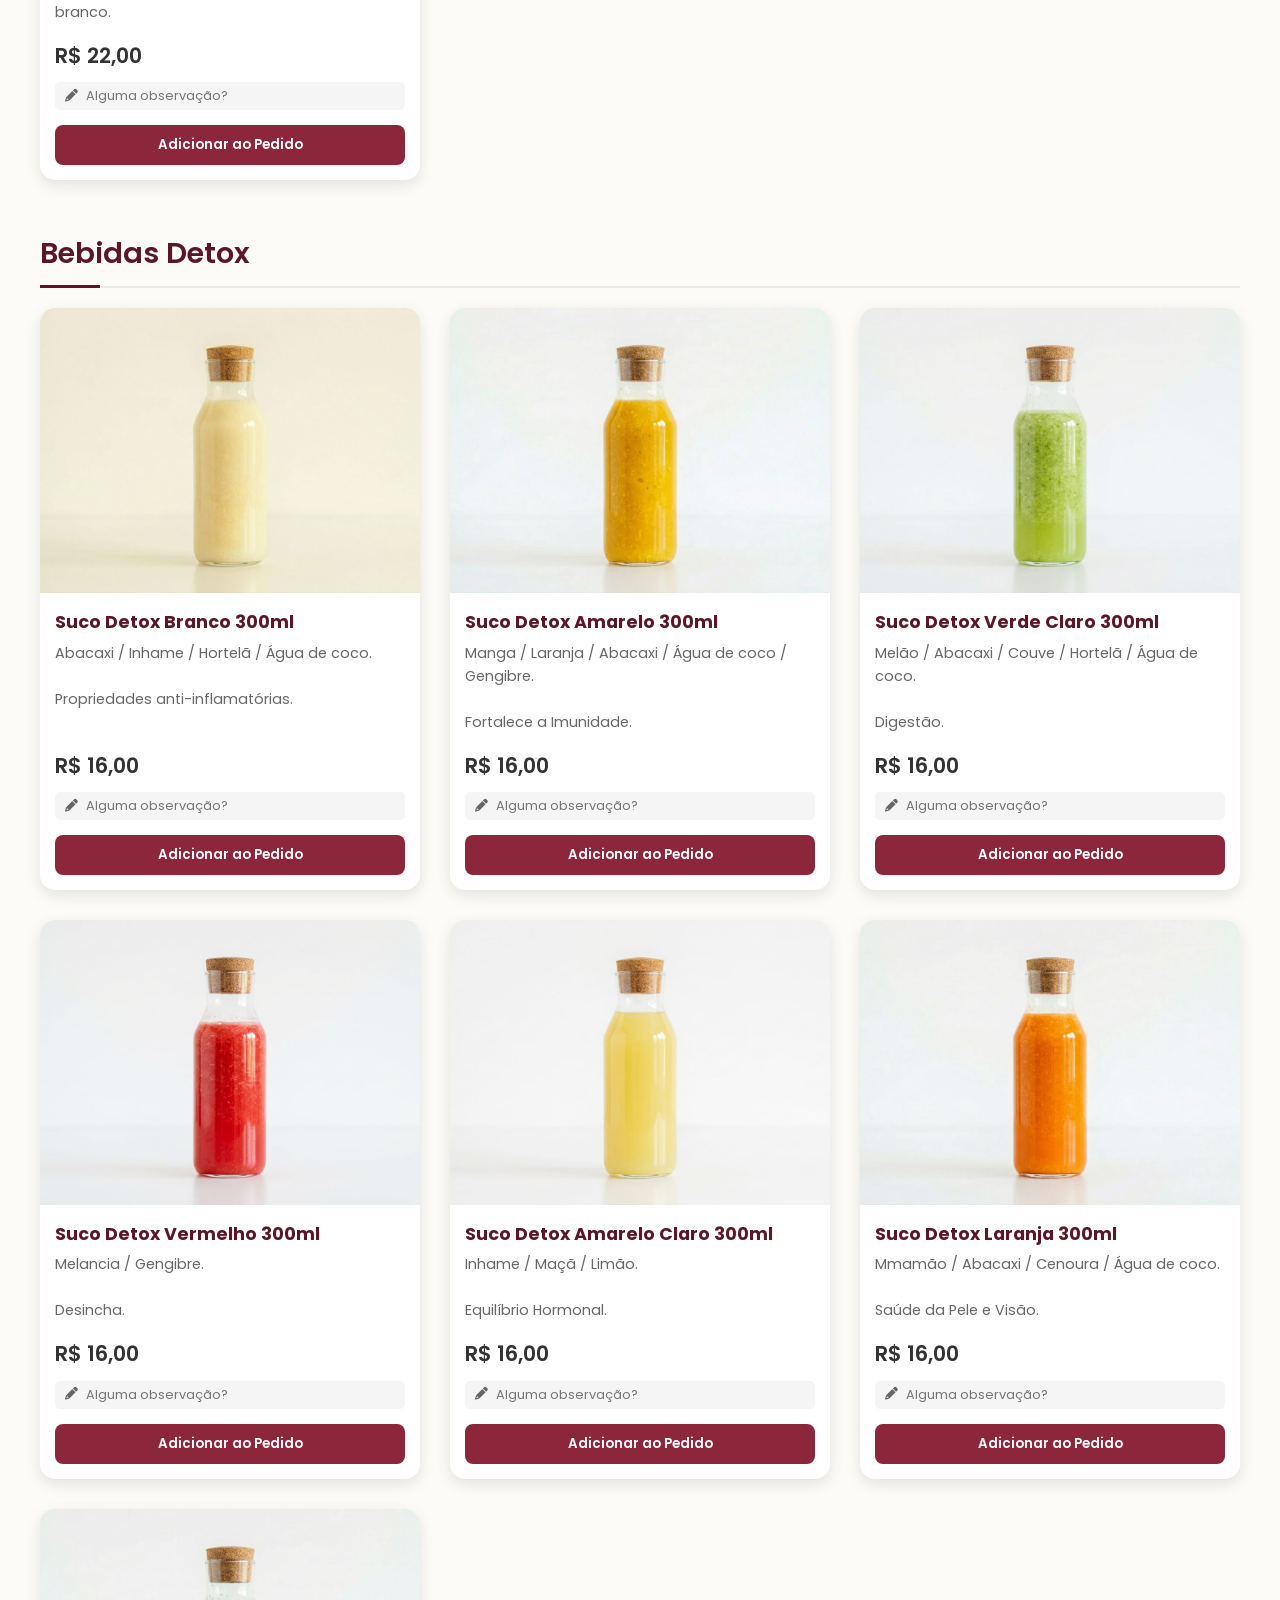
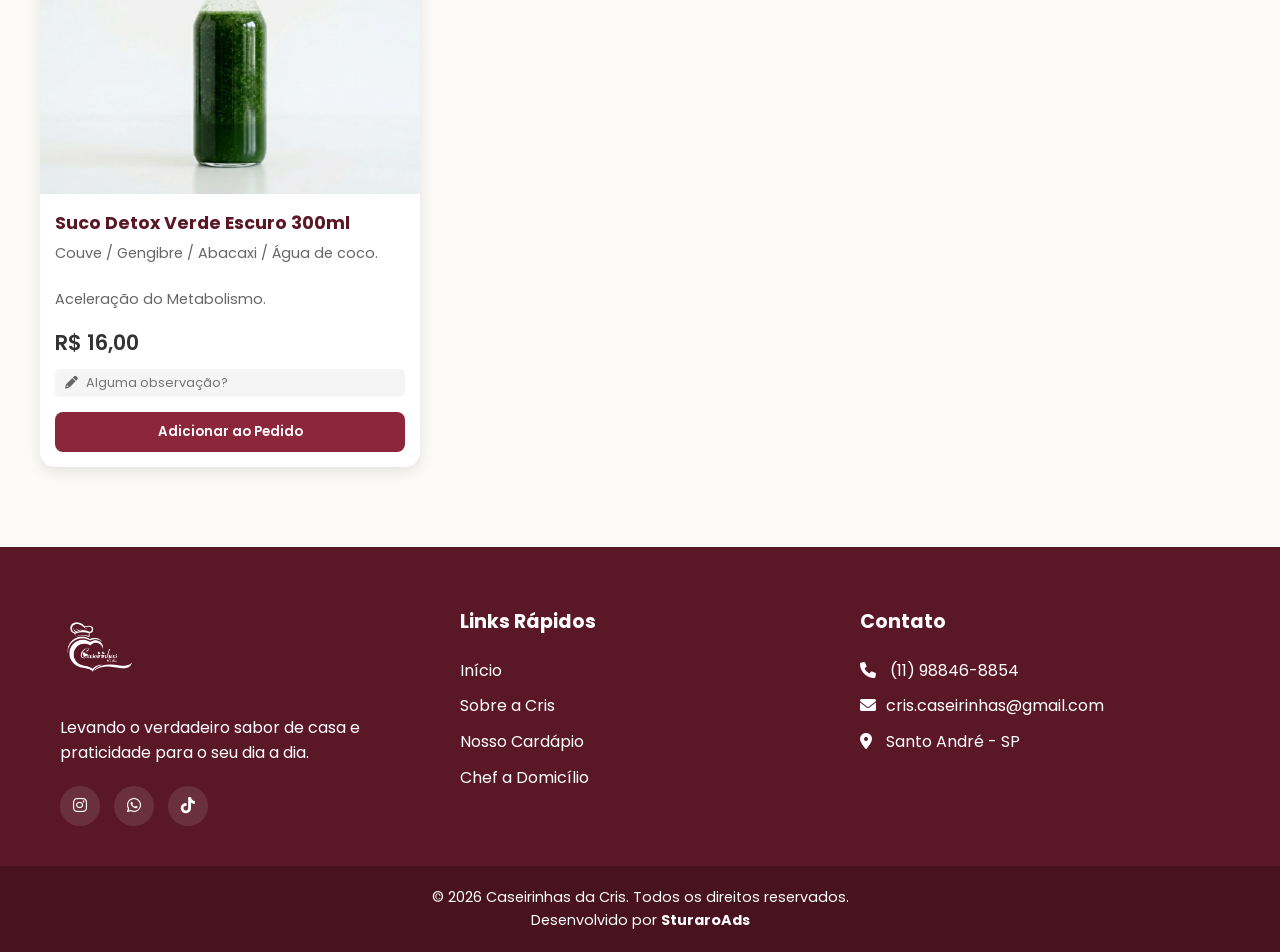
==== commit f8fc619e: "Add files via upload" ====
--- a/cardapio.html
+++ b/cardapio.html
@@ -10,14 +10,15 @@
 </head>
 <body>
 
-    <!-- OVERLAY DE CARREGAMENTO (COZINHA) -->
+  <!-- ESTRUTURA DO LOADING ATUALIZADA -->
 <div id="loading-overlay" class="loading-overlay">
-    <div class="loading-content">
-        <!-- Certifique-se de que o caminho da logo está correto -->
-        <img src="Imagens Logo/Logo PNG.png" alt="Logo" class="loading-logo">
-        <p>Enviando para a cozinha...</p>
-        <div class="loader"></div>
+    <div class="logo-loading-container">
+        <!-- O Spinner que vai girar -->
+        <div class="spinner"></div>
+        <!-- Sua Logo que fica parada no centro (coloque o caminho correto da sua imagem) -->
+        <img src="./Imagens Logo/Logo PNG.png" alt="Logo Caseirinhas da Cris" class="logo-central">
     </div>
+    <p>Enviando para a cozinha...</p>
 </div>
 
     <header>
@@ -44,7 +45,7 @@
                 <img src="Imagens Cardápio/Prato1.jpeg" alt="Frango com Legumes">
                 <div class="info">
                     <h3>Carne Desfiada 500G</h3>
-                    <p class="desc">Carne desfiada com couve flor gratinada</p>
+                    <p class="desc">Carne desfiada com couve flor gratinada.</p>
                     <span class="preco">R$ 23,00</span>
                     <div class="obs-container">
                         <i class="fas fa-pencil-alt"></i>
@@ -58,7 +59,7 @@
                 <img src="Imagens Cardápio/Prato2.jpeg" alt="Escondidinho">
                 <div class="info">
                     <h3>Frango com mix de Legumes 500G</h3>
-                    <p class="desc">Frango grelhado com abobrinha, cenoura e brócolis</p>
+                    <p class="desc">Frango grelhado com abobrinha, cenoura e brócolis.</p>
                     <span class="preco">R$ 21,00</span>
                     <div class="obs-container">
                         <i class="fas fa-pencil-alt"></i>
@@ -72,7 +73,7 @@
                 <img src="Imagens Cardápio/Prato3.jpeg" alt="Bowl Vegano">
                 <div class="info">
                     <h3>Carne moida com purê 500G</h3>
-                    <p class="desc">Carne moida magra, purê de batata doce e arroz com abóbora assada</p>
+                    <p class="desc">Carne moida magra, purê de batata doce e arroz com abóbora assada.</p>
                     <span class="preco">R$ 28,00</span>
                     <div class="obs-container">
                         <i class="fas fa-pencil-alt"></i>
@@ -86,7 +87,7 @@
                 <img src="Imagens Cardápio/Prato4.jpeg" alt="Espaguete">
                 <div class="info">
                     <h3>Almôndegas assadas 500G</h3>
-                    <p class="desc">Almôndegas caserias, arroz, feijão e purê</p>
+                    <p class="desc">Almôndegas caserias, arroz, feijão e purê.</p>
                     <span class="preco">R$ 23,00</span>
                     <div class="obs-container">
                         <i class="fas fa-pencil-alt"></i>
@@ -100,7 +101,7 @@
                 <img src="Imagens Cardápio/Prato5.jpeg" alt="Tilápia">
                 <div class="info">
                     <h3>Strogonoff Fit de Frango 500G</h3>
-                    <p class="desc">Frango ao molho leve, arroz integral e batata souté</p>
+                    <p class="desc">Frango ao molho leve, arroz integral e batata souté.</p>
                     <span class="preco">R$ 23,00</span>
                     <div class="obs-container">
                         <i class="fas fa-pencil-alt"></i>
@@ -114,7 +115,7 @@
                 <img src="Imagens Cardápio/Prato6.jpeg" alt="Feijoada">
                 <div class="info">
                     <h3>Filé de frango com batata doce 500G</h3>
-                    <p class="desc">Frango grelhado, batata doce cozida e brócolis</p>
+                    <p class="desc">Frango grelhado, batata doce cozida e brócolis.</p>
                     <span class="preco">R$ 20,00</span>
                     <div class="obs-container">
                         <i class="fas fa-pencil-alt"></i>
@@ -129,7 +130,7 @@
                 <img src="Imagens Cardápio/Prato7.jpeg" alt="Strogonoff">
                 <div class="info">
                     <h3>Frango grelhado com arroz integral 500G</h3>
-                    <p class="desc">Frango grelhado, arroz integral e legumes salteados</p>
+                    <p class="desc">Frango grelhado, arroz integral e legumes salteados.</p>
                     <span class="preco">R$ 20,00</span>
                     <div class="obs-container"><i class="fas fa-pencil-alt"></i><input type="text" class="obs-input" placeholder="Alguma observação?"></div>
                     <button class="btn-add">Adicionar ao Pedido</button>
@@ -140,7 +141,7 @@
                 <img src="Imagens Cardápio/Prato8.jpeg" alt="Lasanha">
                 <div class="info">
                     <h3>Feijoada 500G</h3>
-                    <p class="desc">Feijão preto (costelinha, lombo, paio, linguiça e carne seca), arroz branco, couve manteiga refogada e farofa</p>
+                    <p class="desc">Feijão preto (costelinha, lombo, paio, linguiça e carne seca), arroz branco, couve manteiga refogada e farofa.</p>
                     <span class="preco">R$ 22,00</span>
                     <div class="obs-container"><i class="fas fa-pencil-alt"></i><input type="text" class="obs-input" placeholder="Alguma observação?"></div>
                     <button class="btn-add">Adicionar ao Pedido</button>
@@ -151,7 +152,7 @@
                 <img src="Imagens Cardápio/Prato8.jpeg" alt="Lasanha">
                 <div class="info">
                     <h3>Feijoada 1KG</h3>
-                    <p class="desc">Feijão preto (costelinha, lombo, paio, linguiça e carne seca), arroz branco, couve manteiga refogada e farofa</p>
+                    <p class="desc">Feijão preto (costelinha, lombo, paio, linguiça e carne seca), arroz branco, couve manteiga refogada e farofa.</p>
                     <span class="preco">R$ 30,00</span>
                     <div class="obs-container"><i class="fas fa-pencil-alt"></i><input type="text" class="obs-input" placeholder="Alguma observação?"></div>
                     <button class="btn-add">Adicionar ao Pedido</button>
@@ -162,7 +163,7 @@
                 <img src="Imagens Cardápio/Prato9.jpeg" alt="Carne de Panela">
                 <div class="info">
                     <h3>Macarrão penne com filé de coxa 500G</h3>
-                    <p class="desc">Macarrão penne com molho de tomate caseiro e filé de coxa de frango assado</p>
+                    <p class="desc">Macarrão penne com molho de tomate caseiro e filé de coxa de frango assado.</p>
                     <span class="preco">R$ 22,00</span>
                     <div class="obs-container"><i class="fas fa-pencil-alt"></i><input type="text" class="obs-input" placeholder="Alguma observação?"></div>
                     <button class="btn-add">Adicionar ao Pedido</button>
@@ -195,7 +196,7 @@
                 <img src="Imagens Cardápio/Prato12.jpeg" alt="Almôndegas">
                 <div class="info">
                     <h3>Nhoque de batata 500G</h3>
-                    <p class="desc">Nhoque de batata com molho caseiro e almôndegas</p>
+                    <p class="desc">Nhoque de batata com molho caseiro e almôndegas.</p>
                     <span class="preco">R$ 28,00</span>
                     <div class="obs-container"><i class="fas fa-pencil-alt"></i><input type="text" class="obs-input" placeholder="Alguma observação?"></div>
                     <button class="btn-add">Adicionar ao Pedido</button>
@@ -297,6 +298,119 @@
                     <p class="desc">Omelet recheado com legumes e queijo branco.</p>
                     <span class="preco">R$ 22,00</span>
                     <div class="obs-container"><i class="fas fa-pencil-alt"></i><input type="text" class="obs-input" placeholder="Alguma observação?"></div>
+                    <button class="btn-add">Adicionar ao Pedido</button>
+                </div>
+            </div>
+        </div>
+        
+        <!-- CATEGORIA: BEBIDAS DETOX -->
+        <div class="category-header">
+            <h2 class="category-title">Bebidas Detox</h2>
+        </div>
+
+        <div class="menu-grid">
+            <!-- Bebida 1 -->
+            <div class="item-card">
+                <img src="Imagens Cardápio/Detox 1.jpeg" alt="Detox Verde">
+                <div class="info">
+                    <h3>Suco Detox Branco 300ml</h3>
+                    <p class="desc">Abacaxi / Inhame / Hortelã / Água de coco. <br> <br> Propriedades anti-inflamatórias.</p>
+                    <span class="preco">R$ 16,00</span>
+                    <div class="obs-container">
+                        <i class="fas fa-pencil-alt"></i>
+                        <input type="text" class="obs-input" placeholder="Alguma observação?">
+                    </div>
+                    <button class="btn-add">Adicionar ao Pedido</button>
+                </div>
+            </div>
+
+            <!-- Bebida 2 -->
+            <div class="item-card">
+                <img src="Imagens Cardápio/Detox 2.jpeg" alt="Detox Vermelho">
+                <div class="info">
+                    <h3>Suco Detox Amarelo 300ml</h3>
+                    <p class="desc">Manga / Laranja / Abacaxi / Água de coco / Gengibre. <br> <br> Fortalece a Imunidade.</p>
+                    <span class="preco">R$ 16,00</span>
+                    <div class="obs-container">
+                        <i class="fas fa-pencil-alt"></i>
+                        <input type="text" class="obs-input" placeholder="Alguma observação?">
+                    </div>
+                    <button class="btn-add">Adicionar ao Pedido</button>
+                </div>
+            </div>
+
+            <!-- Bebida 3 -->
+            <div class="item-card">
+                <img src="Imagens Cardápio/Detox 3.jpeg" alt="Detox Amarelo">
+                <div class="info">
+                    <h3>Suco Detox Verde Claro 300ml</h3>
+                    <p class="desc">Melão / Abacaxi / Couve / Hortelã / Água de coco. <br><br>Digestão.</p>
+                    <span class="preco">R$ 16,00</span>
+                    <div class="obs-container">
+                        <i class="fas fa-pencil-alt"></i>
+                        <input type="text" class="obs-input" placeholder="Alguma observação?">
+                    </div>
+                    <button class="btn-add">Adicionar ao Pedido</button>
+                </div>
+            </div>
+
+            <!-- Bebida 4 -->
+            <div class="item-card">
+                <img src="Imagens Cardápio/Detox 4.jpeg" alt="Detox Laranja">
+                <div class="info">
+                    <h3>Suco Detox Vermelho 300ml</h3>
+                    <p class="desc">Melancia /  Gengibre. <br> <br> Desincha.
+                    </p>
+                    <span class="preco">R$ 16,00</span>
+                    <div class="obs-container">
+                        <i class="fas fa-pencil-alt"></i>
+                        <input type="text" class="obs-input" placeholder="Alguma observação?">
+                    </div>
+                    <button class="btn-add">Adicionar ao Pedido</button>
+                </div>
+            </div>
+
+            <!-- Bebida 5 -->
+            <div class="item-card">
+                <img src="Imagens Cardápio/Detox 5.jpeg" alt="Detox Melancia">
+                <div class="info">
+                    <h3>Suco Detox Amarelo Claro 300ml</h3>
+                    <p class="desc">Inhame / Maçã / Limão. <br> <br> Equilíbrio Hormonal.</p>
+                    <span class="preco">R$ 16,00</span>
+                    <div class="obs-container">
+                        <i class="fas fa-pencil-alt"></i>
+                        <input type="text" class="obs-input" placeholder="Alguma observação?">
+                    </div>
+                    <button class="btn-add">Adicionar ao Pedido</button>
+                </div>
+            </div>
+
+            <!-- Bebida 6 -->
+            <div class="item-card">
+                <img src="Imagens Cardápio/Detox 6.jpeg" alt="Detox Limão">
+                <div class="info">
+                    <h3>Suco Detox Laranja 300ml</h3>
+                    <p class="desc">Mmamão / Abacaxi / Cenoura / Água de coco. <br> <br> Saúde da Pele e Visão.</p>
+                    <span class="preco">R$ 16,00</span>
+                    <div class="obs-container">
+                        <i class="fas fa-pencil-alt"></i>
+                        <input type="text" class="obs-input" placeholder="Alguma observação?">
+                    </div>
+                    <button class="btn-add">Adicionar ao Pedido</button>
+                </div>
+            </div>
+
+            <!-- Bebida 7 -->
+            <div class="item-card">
+                <img src="Imagens Cardápio/Detox 7.jpeg" alt="Detox 7">
+                <div class="info">
+                    <h3>Suco Detox Verde Escuro 300ml</h3>
+                    <p class="desc">Couve / Gengibre / Abacaxi / Água de coco. <br> <br> Aceleração do Metabolismo.</p>
+                    <span class="preco">R$ 16,00</span>
+                    <div class="obs-container">
+                        <i class="fas fa-pencil-alt"></i>
+                        <input type="text" class="obs-input" placeholder="Alguma observação?">
+                    </div>
                     <button class="btn-add">Adicionar ao Pedido</button>
                 </div>
             </div>
--- a/style.css
+++ b/style.css
@@ -1,216 +1,568 @@
-/* --- VARIÁVEIS DE CORES E FONTES --- */
+/* ==========================================================
+   1. VARIÁVEIS E RESETS GERAIS
+   ========================================================== */
 :root {
-    --vinho-escuro: #4a040d;
-    --vinho-medio: #7a0d1a;
-    --vinho-claro: #5e0b15;
-    --branco-rosado: #fff8f9;
-    --rosa-claro: #fbe4e7;
-    --texto: #2d2d2d;
-    --poppins: 'Poppins', sans-serif;
-    --titulo-font: 'Great Vibes', cursive;
-    --verde-whats: #25d366;
-}
-
-/* --- ANIMAÇÕES --- */
-@keyframes fadeInPage {
-    from { opacity: 0; transform: translateY(15px); }
-    to { opacity: 1; transform: translateY(0); }
-}
-
-/* --- RESET E BASE --- */
-* { 
-    margin: 0; 
-    padding: 0; 
-    box-sizing: border-box; 
-}
-
-html { 
-    scroll-behavior: smooth; 
-}
-
-body { 
-    font-family: var(--poppins); 
-    background-color: var(--branco-rosado); 
-    color: var(--texto);
+    --vinho-escuro: #5a1827;
+    --vinho-claro: #8b263b;
+    --bege-fundo: #fdfbf7;
+    --texto-escuro: #333333;
+    --texto-claro: #666666;
+    --branco: #ffffff;
+    --sombra: rgba(0, 0, 0, 0.1);
+}
+
+* {
+    margin: 0;
+    padding: 0;
+    box-sizing: border-box;
+    font-family: 'Poppins', sans-serif;
+}
+
+html {
+    scroll-behavior: smooth;
+}
+
+body {
+    background-color: var(--bege-fundo);
+    color: var(--texto-escuro);
     line-height: 1.6;
-    overflow-x: hidden;
-    animation: fadeInPage 0.8s ease-out;
-}
-
-/* --- CURSORES --- */
-button, a, .menu-toggle, .cart-toggle, .btn-add, .insta-card, .fa-trash {
-    cursor: pointer !important;
-}
-
-/* --- LAYOUT GLOBAL --- */
-.container { max-width: 1200px; margin: 0 auto; padding: 0 25px; }
-.section-padding { padding: 80px 0; }
-.title-font { font-family: var(--titulo-font); font-size: 3.5rem; color: var(--vinho-escuro); margin-bottom: 20px; }
-.bg-soft { background-color: var(--rosa-claro); }
-
-/* --- HEADER E NAVEGAÇÃO --- */
-header { 
-    background: #fff; 
-    padding: 10px 0; 
-    position: sticky; 
-    top: 0; 
-    z-index: 1000; 
-    box-shadow: 0 4px 15px rgba(0,0,0,0.05);
-}
-
-nav { display: flex; justify-content: space-between; align-items: center; }
-.logo { height: 70px; }
-
-.nav-list { display: flex; list-style: none; gap: 35px; }
-.nav-list a { 
-    text-decoration: none; 
-    color: var(--vinho-escuro); 
-    font-weight: 500; 
-    transition: 0.3s;
-}
-.nav-list a:hover { color: var(--vinho-medio); }
-
-.menu-toggle { display: none; font-size: 1.8rem; color: var(--vinho-escuro); }
-
-/* --- HERO BANNER --- */
-.hero { 
-    height: 80vh; 
-    background: linear-gradient(rgba(74, 4, 13, 0.6), rgba(74, 4, 13, 0.6)), 
-                url('https://images.unsplash.com/photo-1504674900247-0877df9cc836?w=1600') center/cover;
-    display: flex; align-items: center; justify-content: center; text-align: center; color: #fff;
-}
-.hero h1 { font-family: var(--titulo-font); font-size: 5rem; }
-.hero p { font-size: 1.2rem; margin-bottom: 30px; }
-
-/* --- BOTÕES --- */
-.btn-vinho { 
-    background: var(--vinho-claro); color: white; padding: 15px 40px; border-radius: 50px; 
-    text-decoration: none; transition: 0.4s; border: none; font-weight: 600; display: inline-block;
-}
-.btn-vinho:hover { background: var(--vinho-escuro); transform: scale(1.05); }
+}
+
+a {
+    text-decoration: none;
+    color: inherit;
+}
+
+ul {
+    list-style: none;
+}
+
+.container {
+    max-width: 1200px;
+    margin: 0 auto;
+    padding: 0 20px;
+}
+
+.section-padding {
+    padding: 80px 0;
+}
+
+.title-font {
+    font-family: 'Great Vibes', cursive;
+    font-size: 3rem;
+    color: var(--vinho-escuro);
+}
+
+.bg-soft {
+    background-color: #f7f2eb;
+}
+
+/* ==========================================================
+   2. CABEÇALHO E NAVEGAÇÃO
+   ========================================================== */
+header {
+    background-color: var(--branco);
+    box-shadow: 0 2px 10px var(--sombra);
+    position: sticky;
+    top: 0;
+    z-index: 1000;
+}
+
+header nav {
+    display: flex;
+    justify-content: space-between;
+    align-items: center;
+    height: 80px;
+}
+
+.logo {
+    height: 60px;
+}
+
+.nav-list {
+    display: flex;
+    gap: 30px;
+}
+
+.nav-list a {
+    font-weight: 600;
+    color: var(--texto-escuro);
+    transition: color 0.3s;
+}
+
+.nav-list a:hover {
+    color: var(--vinho-claro);
+}
+
+.menu-toggle {
+    display: none;
+    font-size: 1.5rem;
+    cursor: pointer;
+    color: var(--vinho-escuro);
+}
+
+/* ==========================================================
+   3. BOTÕES
+   ========================================================== */
+.btn-vinho, .btn-vinho-sm {
+    display: inline-block;
+    background-color: var(--vinho-escuro);
+    color: var(--branco);
+    padding: 12px 30px;
+    border-radius: 30px;
+    font-weight: 600;
+    transition: background 0.3s;
+    border: none;
+    cursor: pointer;
+}
 
 .btn-vinho-sm {
-    background: var(--vinho-claro); color: #fff; padding: 10px 25px; border-radius: 50px;
-    text-decoration: none; font-size: 0.9rem; transition: 0.3s; display: inline-block;
-}
-.btn-vinho-sm:hover { background: var(--vinho-escuro); }
-
-/* --- SEÇÕES SOBRE E CHEF --- */
-.grid-sobre { display: grid; grid-template-columns: 1fr 1fr; gap: 60px; align-items: center; }
-.img-cris { 
-    width: 100%; max-width: 400px; border-radius: 30px; 
-    box-shadow: 20px 20px 0 var(--vinho-claro); 
-}
-.sobre-conteudo ul li { margin-bottom: 10px; font-weight: 500; }
-.sobre-conteudo ul li i { color: var(--vinho-medio); margin-right: 10px; }
-
-/* --- INSTAGRAM --- */
-.insta-grid { display: grid; grid-template-columns: repeat(3, 1fr); gap: 20px; margin-top: 30px; }
-.insta-card { position: relative; border-radius: 20px; overflow: hidden; }
-.insta-card img { width: 100%; transition: 0.5s; display: block; }
-.overlay { 
-    position: absolute; top:0; left:0; width:100%; height:100%; 
-    background: rgba(74, 4, 13, 0.6); display: flex; align-items: center; 
-    justify-content: center; color: white; opacity: 0; transition: 0.3s; font-size: 2.5rem; 
-}
-.insta-card:hover .overlay { opacity: 1; }
-.insta-card:hover img { transform: scale(1.1); }
-
-/* --- CARDÁPIO (ITENS) --- */
-.menu-grid { display: grid; grid-template-columns: repeat(auto-fill, minmax(280px, 1fr)); gap: 30px; }
-.item-card { 
-    background: #fff; padding: 20px; border-radius: 25px; text-align: center; 
-    box-shadow: 0 10px 20px rgba(0,0,0,0.05); transition: 0.3s; position: relative;
-    display: flex; flex-direction: column; justify-content: space-between;
-    padding-bottom: 30px; 
-}
-.item-card:hover { transform: translateY(-10px); }
-.item-card img { width: 100%; border-radius: 20px; height: 200px; object-fit: cover; }
-.preco { display: block; font-size: 1.4rem; color: var(--vinho-escuro); font-weight: bold; margin: 10px 0; }
-.desc { font-size: 0.9rem; color: #666; margin-bottom: 15px; min-height: 45px; }
-
-/* --- ESTILO PESQUISA --- */
+    padding: 10px 20px;
+    font-size: 0.9rem;
+}
+
+.btn-vinho:hover, .btn-vinho-sm:hover {
+    background-color: var(--vinho-claro);
+}
+
+/* ==========================================================
+   4. SEÇÕES: HERO, SOBRE, CHEF
+   ========================================================== */
+.hero {
+    height: 80vh;
+    background: linear-gradient(rgba(0,0,0,0.6), rgba(0,0,0,0.6)), url('https://images.unsplash.com/photo-1556910103-1c02745aae4d?q=80&w=1920') center/cover;
+    display: flex;
+    align-items: center;
+    text-align: center;
+    color: var(--branco);
+}
+
+.hero h1 {
+    font-family: 'Great Vibes', cursive;
+    font-size: 4.5rem;
+    margin-bottom: 20px;
+    color: var(--branco);
+}
+
+.hero p {
+    font-size: 1.2rem;
+    margin-bottom: 30px;
+}
+
+.grid-sobre {
+    display: grid;
+    grid-template-columns: 1fr 1fr;
+    gap: 50px;
+    align-items: center;
+}
+
+.img-cris {
+    width: 100%;
+    border-radius: 15px;
+    box-shadow: 10px 10px 30px var(--sombra);
+}
+
+/* ==========================================================
+   5. INSTAGRAM
+   ========================================================== */
+.insta-grid {
+    display: grid;
+    grid-template-columns: repeat(3, 1fr);
+    gap: 20px;
+    margin-top: 40px;
+}
+
+.insta-card {
+    position: relative;
+    border-radius: 10px;
+    overflow: hidden;
+}
+
+.insta-card img {
+    width: 100%;
+    aspect-ratio: 1/1;
+    object-fit: cover;
+    display: block;
+    transition: transform 0.3s;
+}
+
+.insta-card:hover img {
+    transform: scale(1.05);
+}
+
+.overlay {
+    position: absolute;
+    top: 0; left: 0; right: 0; bottom: 0;
+    background: rgba(0,0,0,0.5);
+    display: flex;
+    justify-content: center;
+    align-items: center;
+    opacity: 0;
+    transition: opacity 0.3s;
+    color: var(--branco);
+    font-size: 2rem;
+}
+
+.insta-card:hover .overlay {
+    opacity: 1;
+}
+
+/* ==========================================================
+   6. CARDÁPIO E CATEGORIAS
+   ========================================================== */
 .search-container {
     max-width: 600px;
     margin: 0 auto 40px auto;
     position: relative;
-    display: flex;
-    align-items: center;
 }
 
 .search-container i {
     position: absolute;
-    left: 20px;
-    color: var(--vinho-claro);
+    left: 15px;
+    top: 50%;
+    transform: translateY(-50%);
+    color: var(--texto-claro);
 }
 
 #search-input {
     width: 100%;
-    padding: 15px 15px 15px 50px;
-    border-radius: 50px;
-    border: 2px solid var(--rosa-claro);
-    font-family: var(--poppins);
+    padding: 15px 15px 15px 45px;
+    border: 1px solid #ddd;
+    border-radius: 30px;
     font-size: 1rem;
     outline: none;
+}
+
+.category-header {
+    width: 100%;
+    margin: 50px 0 20px 0;
+    border-bottom: 2px solid #eaeaea;
+    padding-bottom: 10px;
+}
+
+.category-title {
+    font-family: 'Poppins', sans-serif;
+    font-size: 1.8rem;
+    font-weight: 600;
+    color: var(--vinho-escuro);
+    position: relative;
+}
+
+.category-title::after {
+    content: '';
+    position: absolute;
+    bottom: -12px;
+    left: 0;
+    width: 60px;
+    height: 3px;
+    background-color: var(--vinho-escuro);
+}
+
+.menu-grid {
+    display: grid;
+    grid-template-columns: repeat(auto-fit, minmax(280px, 1fr));
+    gap: 30px;
+}
+
+.item-card {
+    background: var(--branco);
+    border-radius: 15px;
+    overflow: hidden;
+    box-shadow: 0 5px 15px var(--sombra);
+    display: flex;
+    flex-direction: column;
+    height: 100%;
+}
+
+.item-card img {
+    width: 100%;
+    aspect-ratio: 4/3;
+    object-fit: cover;
+    display: block;
+    margin: 0;
+}
+
+.item-card .info {
+    padding: 15px;
+    display: flex;
+    flex-direction: column;
+    flex-grow: 1;
+}
+
+.item-card h3 {
+    font-size: 1.1rem;
+    color: var(--vinho-escuro);
+    margin: 0 0 5px 0;
+}
+
+.item-card .desc {
+    font-size: 0.9rem;
+    color: var(--texto-claro);
+    margin: 0 0 15px 0;
+    flex-grow: 1;
+}
+
+.preco {
+    font-size: 1.3rem;
+    font-weight: 600;
+    color: var(--texto-escuro);
+    display: block;
+    margin-bottom: 10px;
+}
+
+.obs-container {
+    display: flex;
+    align-items: center;
+    background: #f5f5f5;
+    border-radius: 5px;
+    padding: 5px 10px;
+    margin-bottom: 15px;
+}
+
+.obs-container i {
+    color: var(--texto-claro);
+    font-size: 0.8rem;
+    margin-right: 8px;
+}
+
+.obs-input {
+    border: none;
+    background: transparent;
+    outline: none;
+    width: 100%;
+    font-size: 0.8rem;
+}
+
+.btn-add {
+    width: 100%;
+    background-color: var(--vinho-claro);
+    color: var(--branco);
+    border: none;
+    padding: 10px;
+    border-radius: 8px;
+    font-weight: 600;
+    cursor: pointer;
     transition: 0.3s;
-    box-shadow: 0 5px 15px rgba(0,0,0,0.02);
-}
-
-#search-input:focus {
-    border-color: var(--vinho-medio);
-    box-shadow: 0 5px 20px rgba(74, 4, 13, 0.1);
-}
-
-/* --- OVERLAY DE CARREGAMENTO --- */
-.loading-overlay {
+}
+
+.btn-add:hover {
+    background-color: var(--vinho-escuro);
+}
+
+/* ==========================================================
+   7. FOOTER
+   ========================================================== */
+.footer-styled {
+    background-color: var(--vinho-escuro);
+    color: var(--branco);
+    padding-top: 60px;
+}
+
+.footer-grid {
+    display: grid;
+    grid-template-columns: repeat(3, 1fr);
+    gap: 40px;
+    margin-bottom: 40px;
+}
+
+.logo-footer {
+    height: 80px;
+    margin-bottom: 20px;
+    filter: brightness(0) invert(1);
+}
+
+.social-icons {
+    margin-top: 20px;
+}
+
+.social-icons a {
+    display: inline-block;
+    width: 40px;
+    height: 40px;
+    background: rgba(255,255,255,0.1);
+    text-align: center;
+    line-height: 40px;
+    border-radius: 50%;
+    margin-right: 10px;
+    transition: 0.3s;
+}
+
+.social-icons a:hover {
+    background: var(--vinho-claro);
+    transform: translateY(-3px);
+}
+
+.footer-col h4 {
+    font-size: 1.2rem;
+    margin-bottom: 20px;
+}
+
+.footer-col ul li {
+    margin-bottom: 10px;
+}
+
+.contact-info i {
+    margin-right: 10px;
+}
+
+.footer-bottom {
+    background: rgba(0,0,0,0.2);
+    padding: 20px 0;
+    text-align: center;
+    font-size: 0.9rem;
+}
+
+/* ==========================================================
+   8. LOADING OVERLAY & CARRINHO LATERAL (DESIGN ATUALIZADO)
+   ========================================================== */
+/* Botão Flutuante do Carrinho */
+.cart-toggle {
+    position: fixed;
+    bottom: 20px;
+    right: 20px;
+    background-color: var(--vinho-escuro);
+    color: var(--branco);
+    width: 60px;
+    height: 60px;
+    border-radius: 50%;
+    display: flex;
+    justify-content: center;
+    align-items: center;
+    font-size: 1.5rem;
+    box-shadow: 0 4px 15px rgba(0,0,0,0.3);
+    cursor: pointer;
+    z-index: 999;
+    transition: transform 0.3s;
+}
+
+.cart-toggle:hover {
+    transform: scale(1.1);
+}
+
+/* Bolinha vermelha de quantidade no botão */
+.cart-badge {
+    position: absolute;
+    top: -5px;
+    right: -5px;
+    background: red;
+    color: white;
+    font-size: 0.8rem;
+    font-weight: bold;
+    width: 24px;
+    height: 24px;
+    border-radius: 50%;
+    display: flex;
+    justify-content: center;
+    align-items: center;
+}
+
+/* O Menu Lateral do Carrinho */
+.carrinho-container {
     position: fixed;
     top: 0;
-    left: 0;
-    width: 100%;
-    height: 100%;
-    background: rgba(255, 248, 249, 0.8); /* Branco rosado com transparência */
-    backdrop-filter: blur(10px); /* EFEITO BLUR NA TELA */
-    display: none; /* Escondido por padrão */
+    right: -100%; /* Esconde ele fora da tela por padrão */
+    width: 100%;
+    max-width: 400px; /* Largura no PC */
+    height: 100vh;
+    background: var(--branco);
+    box-shadow: -5px 0 20px rgba(0,0,0,0.2);
+    z-index: 10000;
+    transition: right 0.4s ease-in-out;
+    display: flex;
+    flex-direction: column;
+    padding: 20px;
+}
+
+/* Quando o JS adicionar 'active', ele desliza pra tela */
+.carrinho-container.active {
+    right: 0;
+}
+
+/* Cabeçalho, lista e rodapé do carrinho */
+.cart-header {
+    display: flex;
+    justify-content: space-between;
+    align-items: center;
+    border-bottom: 2px solid #eee;
+    padding-bottom: 15px;
+    margin-bottom: 15px;
+}
+.cart-header h2 { font-size: 1.5rem; color: var(--vinho-escuro); }
+.close-cart { background: none; border: none; font-size: 1.5rem; cursor: pointer; }
+.itens-lista { flex-grow: 1; overflow-y: auto; }
+.cart-footer { border-top: 2px solid #eee; padding-top: 15px; margin-top: 15px; }
+
+/* AJUSTE: Caixa de totais com fonte em negrito forte */
+.cart-total-box {
+    display: flex;
+    justify-content: space-between;
+    align-items: center;
+    font-size: 1.3rem;
+    font-weight: 700; /* Garante o negrito no texto "Total:" */
+    color: var(--texto-escuro);
+    margin-bottom: 15px;
+}
+
+.total-valor {
+    font-weight: 800; /* Destaca ainda mais o valor numérico */
+    color: var(--vinho-escuro);
+}
+
+.btn-finalizar {
+    width: 100%;
+    background-color: #25d366; /* Cor do WhatsApp */
+    color: var(--branco);
+    border: none;
+    padding: 15px;
+    border-radius: 8px;
+    font-size: 1.1rem;
+    font-weight: bold;
+    cursor: pointer;
+}
+.btn-finalizar:hover { background-color: #1ebd5a; }
+
+/* AJUSTE: Tela de carregamento com desfoque de fundo (Blur) */
+.loading-overlay {
+    display: none; /* JS muda para flex */
+    position: fixed;
+    top: 0; left: 0; width: 100%; height: 100%;
+    background: rgba(253, 251, 247, 0.85); /* Fundo bege levemente transparente */
+    backdrop-filter: blur(8px); /* Efeito blur para navegadores modernos */
+    -webkit-backdrop-filter: blur(8px); /* Suporte nativo para Safari/iOS */
+    z-index: 10001; /* Fica acima de absolutamente tudo */
     justify-content: center;
     align-items: center;
-    z-index: 9999;
     flex-direction: column;
 }
 
-.loading-content {
-    text-align: center;
-}
-
-.loading-logo {
-    height: 120px;
+/* AJUSTE: Contêiner para alinhar a logo estática dentro do spinner giratório */
+.logo-loading-container {
+    position: relative;
+    width: 110px;
+    height: 110px;
     margin-bottom: 20px;
-    animation: pulse 1.5s infinite ease-in-out;
-}
-
-.loading-overlay p {
-    font-family: var(--poppins);
-    color: var(--vinho-escuro);
-    font-weight: 600;
-    font-size: 1.2rem;
-    margin-bottom: 15px;
-}
-
-/* Animação da Logo */
-@keyframes pulse {
-    0% { transform: scale(1); }
-    50% { transform: scale(1.05); }
-    100% { transform: scale(1); }
-}
-
-/* Spinner de carregamento */
-.loader {
-    width: 40px;
-    height: 40px;
-    border: 4px solid var(--rosa-claro);
-    border-top: 4px solid var(--vinho-claro);
+    display: flex;
+    justify-content: center;
+    align-items: center;
+}
+
+.logo-loading-container .logo-central {
+    width: 65px;
+    height: 65px;
+    object-fit: contain;
+    position: absolute;
+    z-index: 2;
+}
+
+.spinner {
+    width: 100px;
+    height: 100px;
+    border: 4px solid rgba(139, 38, 59, 0.1); /* Rastro suave em vinho */
+    border-top: 4px solid var(--vinho-escuro); /* Linha principal de giro */
     border-radius: 50%;
-    margin: 0 auto;
     animation: spin 1s linear infinite;
+    position: absolute;
+    z-index: 1;
 }
 
 @keyframes spin {
@@ -218,139 +570,55 @@
     100% { transform: rotate(360deg); }
 }
 
-/* Blur para o conteúdo principal quando ativo */
-.main-blur {
-    filter: blur(5px);
-    pointer-events: none;
-    user-select: none;
-}
-
-/* --- ESTILIZAÇÃO DAS OBSERVAÇÕES (NOVO) --- */
-.obs-container {
-    position: relative;
-    margin-bottom: 15px;
-    display: flex;
-    align-items: center;
-    background: #f9f9f9;
-    border: 1px solid #e0e0e0;
-    border-radius: 12px;
-    padding: 0 15px;
-    transition: all 0.3s ease;
-}
-
-.obs-container i {
-    color: var(--vinho-claro);
-    font-size: 0.8rem;
-    margin-right: 10px;
-}
-
-.obs-input {
-    width: 100%;
-    border: none;
-    background: transparent;
-    padding: 10px 0;
-    font-family: var(--poppins);
-    font-size: 0.8rem;
-    color: var(--texto);
-    outline: none;
-}
-
-.obs-container:focus-within {
-    border-color: var(--vinho-claro);
-    box-shadow: 0 0 8px rgba(94, 11, 21, 0.1);
-    background: #fff;
-}
-
-/* BOTÃO ADICIONAR */
-.btn-add {
-    background: var(--vinho-claro); color: white; border: none; padding: 12px 20px;
-    border-radius: 50px; font-weight: 600; width: 100%; transition: 0.3s;
-    font-size: 0.9rem;
-}
-.btn-add:hover { background: var(--vinho-escuro); }
-
-/* --- CARRINHO LATERAL --- */
-.cart-toggle { 
-    position: fixed; bottom: 30px; right: 30px; background: var(--vinho-claro); 
-    color: white; width: 65px; height: 65px; border-radius: 50%; 
-    display: flex; align-items: center; justify-content: center; 
-    font-size: 1.8rem; z-index: 1001; box-shadow: 0 10px 25px rgba(0,0,0,0.2); 
-}
-
-.carrinho-container { 
-    position: fixed; top: 0; right: -100%; width: 400px; height: 100%; 
-    background: #fff; z-index: 2000; transition: 0.5s cubic-bezier(0.77,0.2,0.05,1.0); 
-    padding: 0; box-shadow: -10px 0 30px rgba(0,0,0,0.1); display: flex; flex-direction: column;
-}
-.carrinho-container.active { right: 0; }
-
-.cart-header {
-    padding: 30px; background: var(--branco-rosado); display: flex;
-    justify-content: space-between; align-items: center; border-bottom: 1px solid var(--rosa-claro);
-}
-.cart-header h3 { color: var(--vinho-escuro); font-weight: 600; }
-.close-cart { background: none; border: none; font-size: 1.5rem; color: var(--vinho-escuro); }
-
-.itens-lista { padding: 20px; flex-grow: 1; overflow-y: auto; }
-
-.cart-footer { padding: 30px; background: #fff; border-top: 1px solid #eee; }
-.total-box { 
-    display: flex; justify-content: space-between; font-size: 1.3rem; 
-    font-weight: 700; color: var(--vinho-escuro); margin-bottom: 20px; 
-}
-.btn-finalizar {
-    width: 100%; background: var(--verde-whats); color: white; border: none;
-    padding: 15px; border-radius: 50px; font-weight: 600; font-size: 1.1rem; transition: 0.3s;
-}
-.btn-finalizar:hover { background: #128c7e; transform: scale(1.02); }
-
-/* --- FOOTER PROFISSIONAL --- */
-.footer-styled {
-    background: #2d0208; color: #fbe4e7; padding-top: 60px;
-    border-top: 5px solid var(--vinho-medio);
-}
-.footer-grid { 
-    display: grid; grid-template-columns: 2fr 1fr 1fr; gap: 40px; padding-bottom: 40px; 
-}
-.logo-footer { height: 70px; filter: brightness(0) invert(1); margin-bottom: 20px; }
-
-.footer-col h4 { 
-    color: #fff; margin-bottom: 25px; font-size: 1.2rem; position: relative; 
-}
-.footer-col h4::after {
-    content: ''; position: absolute; bottom: -8px; left: 0; width: 40px; height: 2px; background: var(--rosa-claro);
-}
-.footer-col ul { list-style: none; }
-.footer-col ul li { margin-bottom: 12px; }
-.footer-col ul li a { color: #fbe4e7; text-decoration: none; transition: 0.3s; }
-.footer-col ul li a:hover { color: #fff; padding-left: 5px; }
-
-.social-icons { display: flex; gap: 15px; margin-top: 20px; }
-.social-icons a { font-size: 1.6rem; color: #fff; transition: 0.3s; }
-.social-icons a:hover { color: var(--rosa-claro); transform: translateY(-3px); }
-
-.contact-info li i { margin-right: 10px; color: var(--rosa-claro); width: 20px; }
-
-.footer-bottom {
-    background: #1a0104; padding: 25px 0; text-align: center;
-    font-size: 0.85rem; border-top: 1px solid rgba(255,255,255,0.05);
-}
-
-/* --- RESPONSIVIDADE --- */
+.loading-overlay p {
+    font-size: 1.2rem;
+    font-weight: 600;
+    color: var(--vinho-escuro);
+    letter-spacing: 0.5px;
+}
+
+/* ==========================================================
+   9. RESPONSIVIDADE (MOBILE & TABLETS)
+   ========================================================== */
+@media (max-width: 992px) {
+    .grid-sobre, .footer-grid {
+        grid-template-columns: 1fr;
+        text-align: center;
+    }
+}
+
 @media (max-width: 768px) {
+    .nav-list {
+        display: none;
+        flex-direction: column;
+        position: absolute;
+        top: 80px;
+        left: 0;
+        width: 100%;
+        background: var(--branco);
+        text-align: center;
+        padding: 20px 0;
+        box-shadow: 0 10px 10px rgba(0,0,0,0.1);
+    }
+    .nav-list.active { display: flex; }
     .menu-toggle { display: block; }
-
-    .nav-list { 
-        position: fixed; top: 0; left: -100%; width: 75%; height: 100vh; 
-        background: #fff; flex-direction: column; align-items: center; 
-        padding-top: 100px; transition: 0.4s; z-index: 999; 
-        box-shadow: 10px 0 30px rgba(0,0,0,0.1);
+    .hero h1 { font-size: 3rem; }
+    .insta-grid { grid-template-columns: 1fr; }
+    
+    /* CARDÁPIO MOBILE: 2 ITENS POR LINHA */
+    .menu-grid {
+        grid-template-columns: repeat(2, 1fr);
+        gap: 15px;
     }
-
-    .nav-list.active { left: 0; }
-    .carrinho-container { width: 100%; right: -100%; }
-    
-    .grid-sobre { grid-template-columns: 1fr; text-align: center; }
-    .footer-grid { grid-template-columns: 1fr; text-align: center; }
-    .hero h1 { font-size: 3.5rem; }
-}
+    .item-card .info { padding: 10px; }
+    .item-card h3 { font-size: 0.95rem; }
+    .item-card .desc { font-size: 0.75rem; margin-bottom: 10px; }
+    .preco { font-size: 1.1rem; }
+    .btn-add { font-size: 0.8rem; padding: 8px; }
+    .obs-container { padding: 4px 8px; margin-bottom: 10px; }
+    .obs-input { font-size: 0.7rem; }
+}
+
+@media (max-width: 380px) {
+    .menu-grid { gap: 10px; }
+}
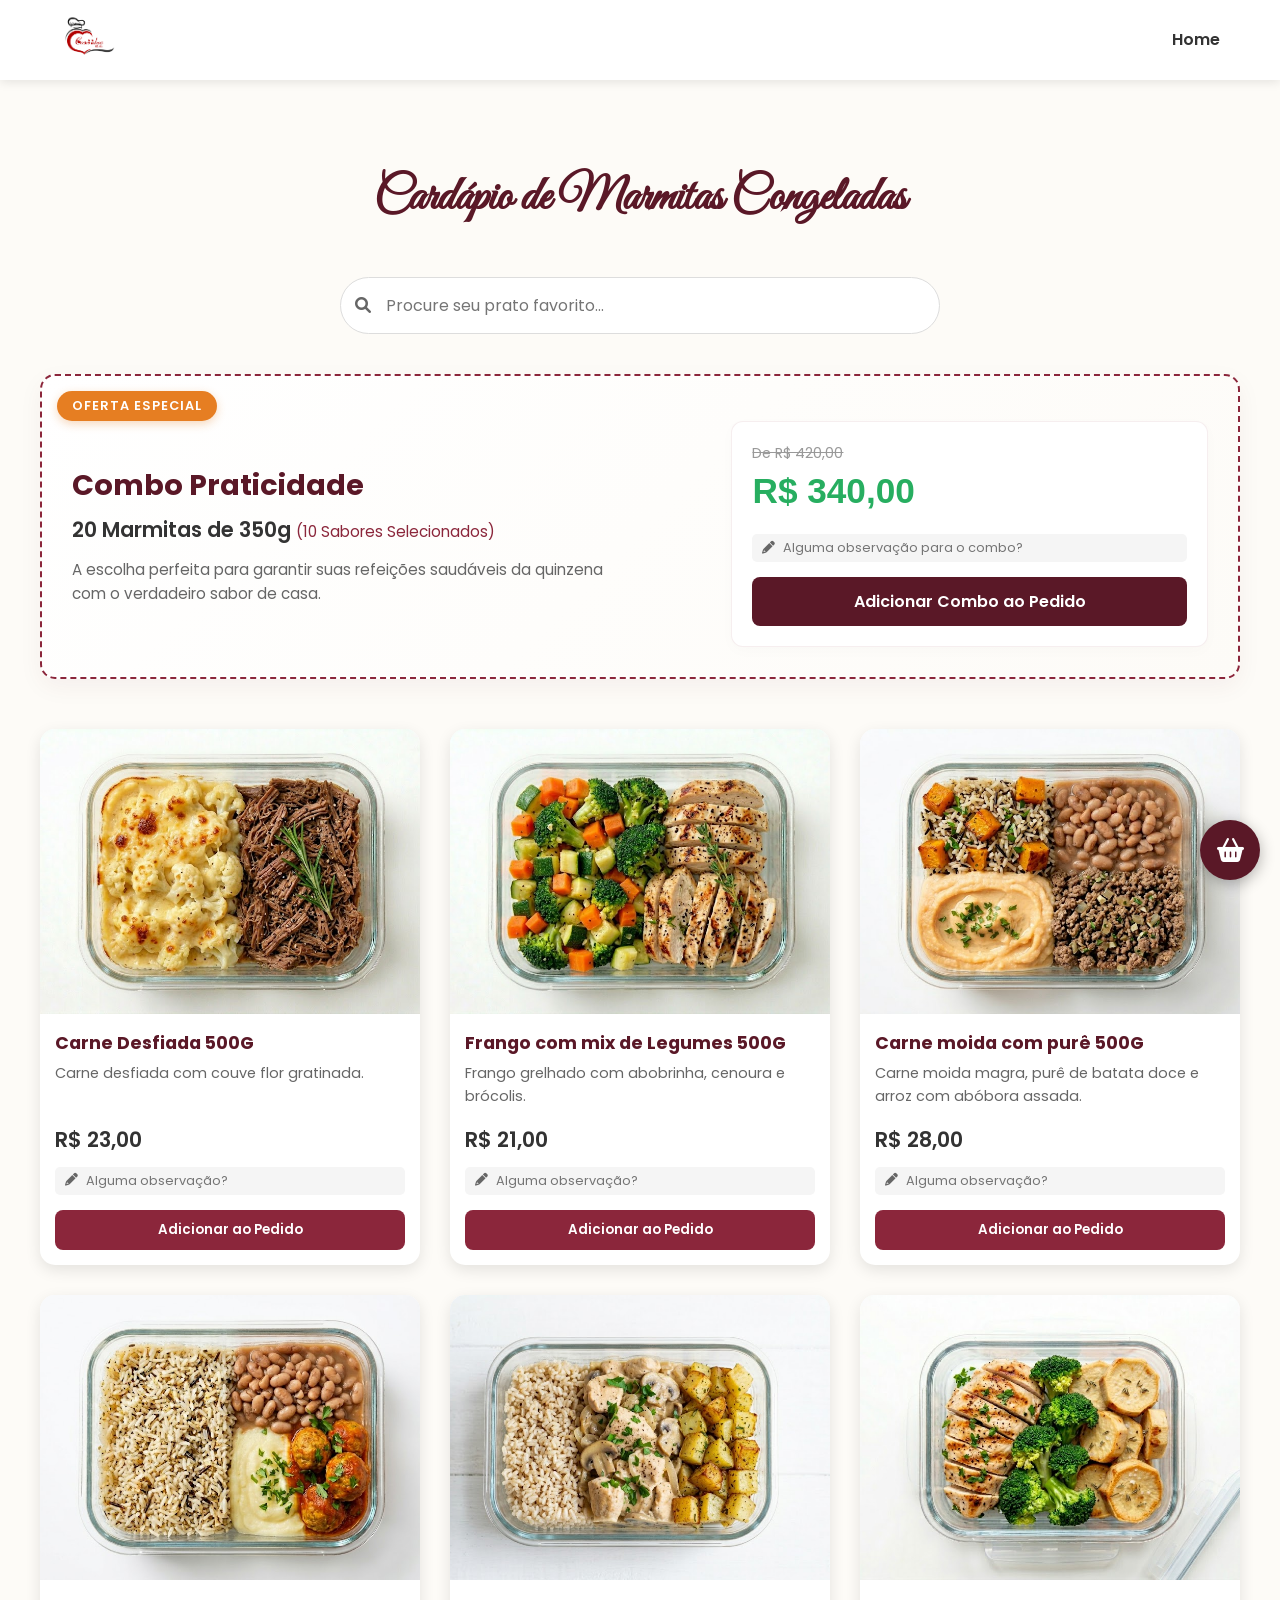
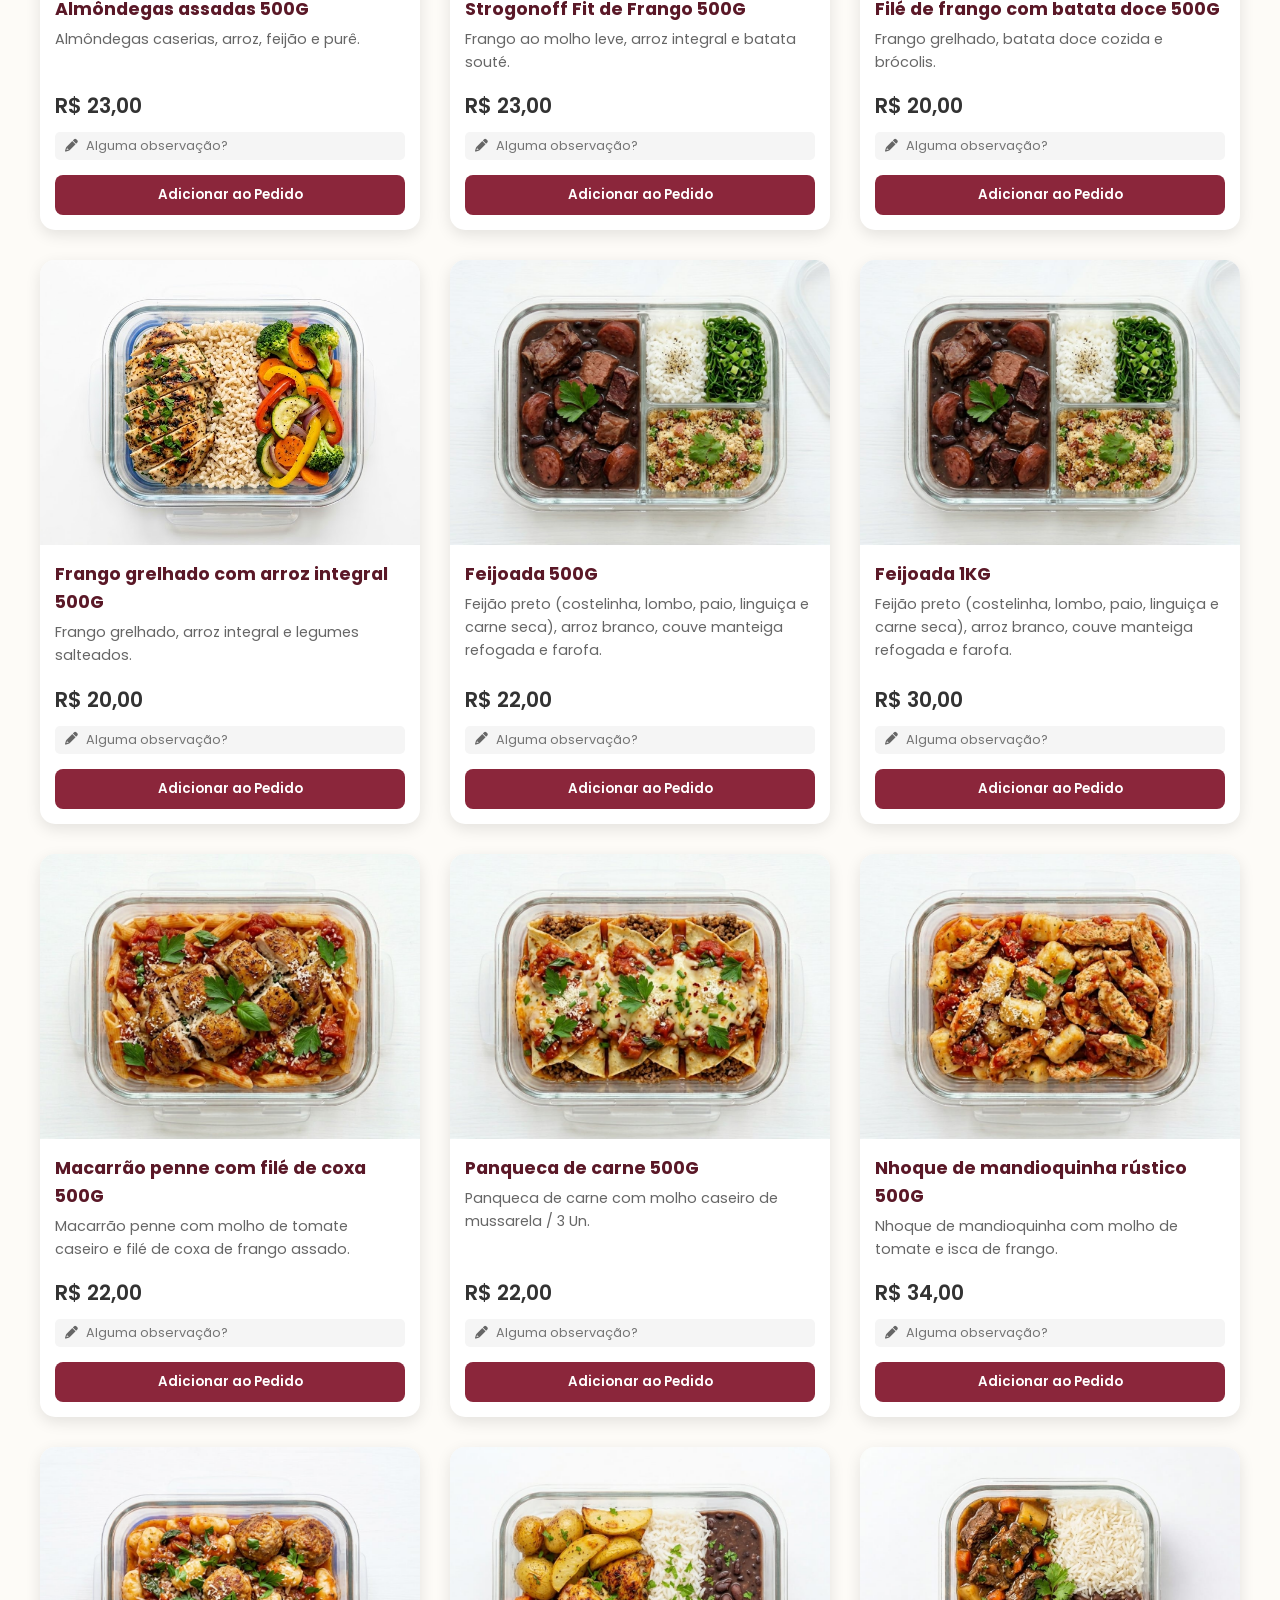
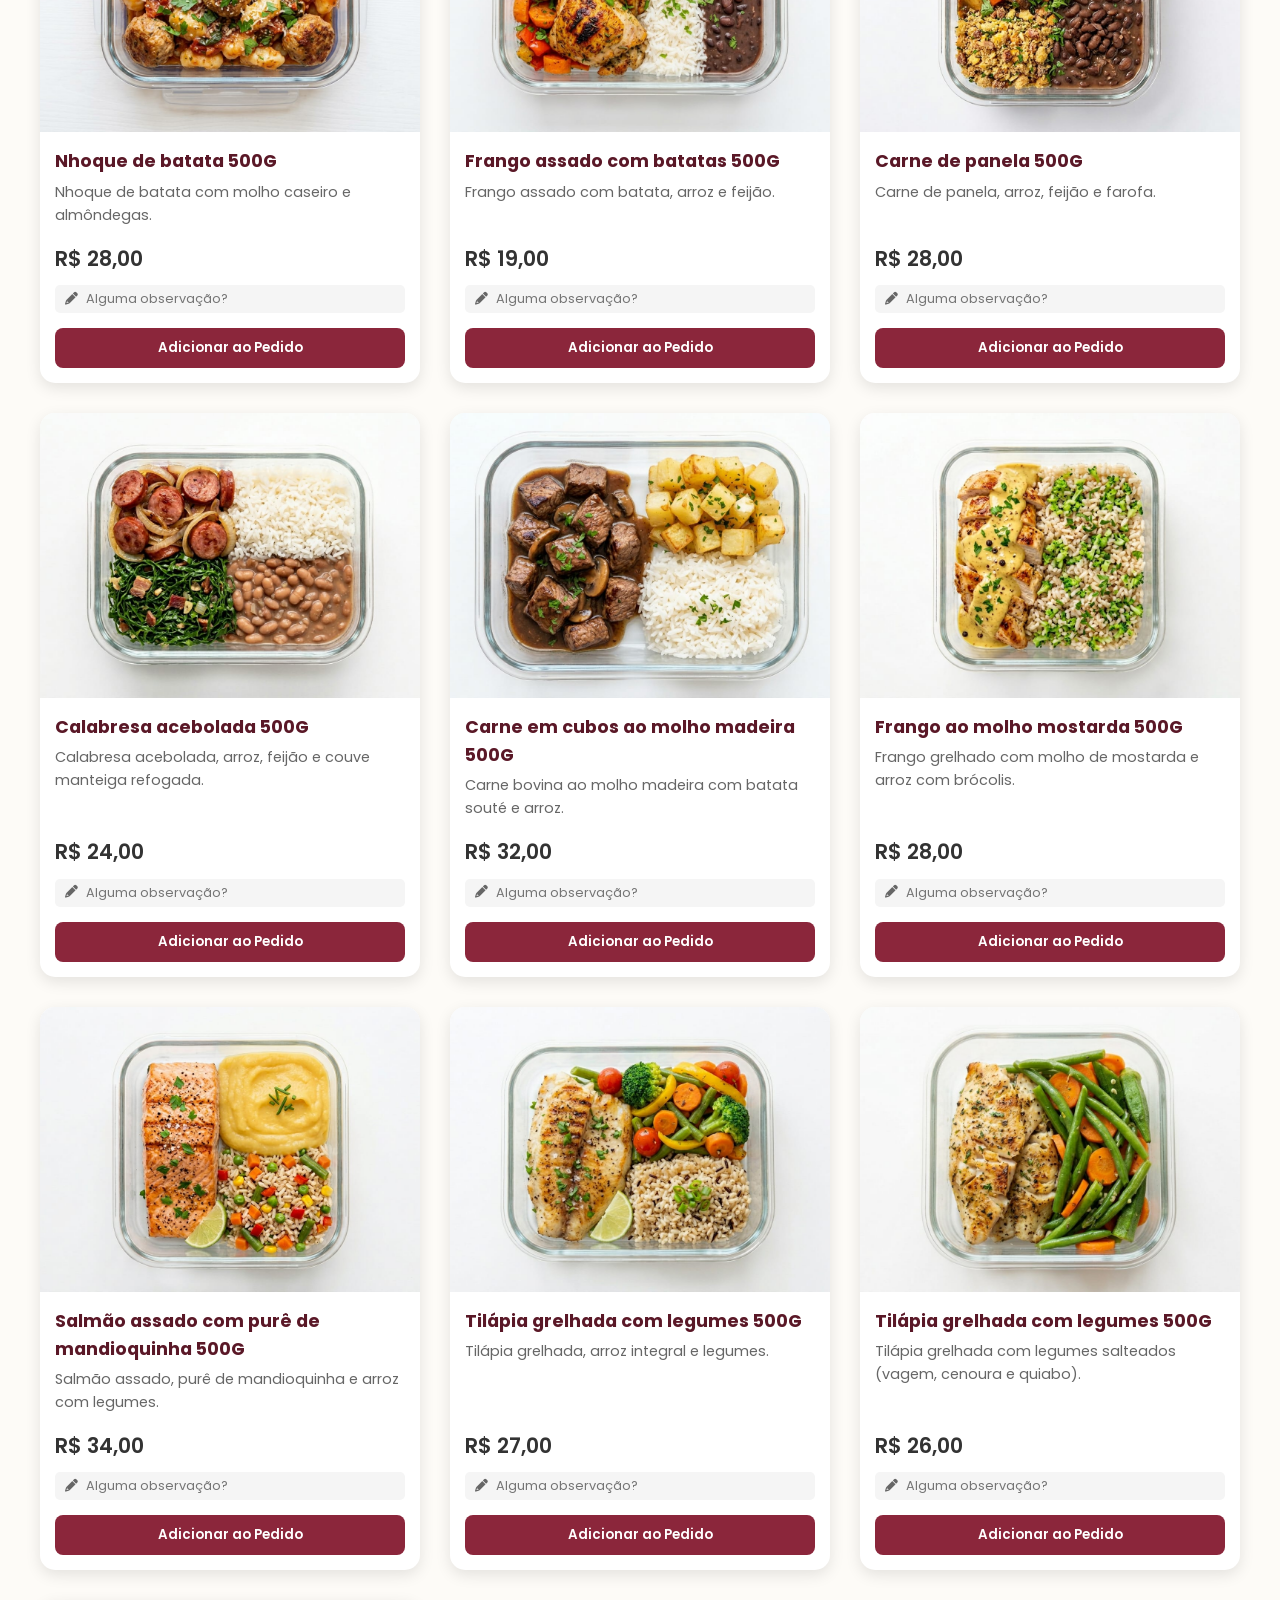
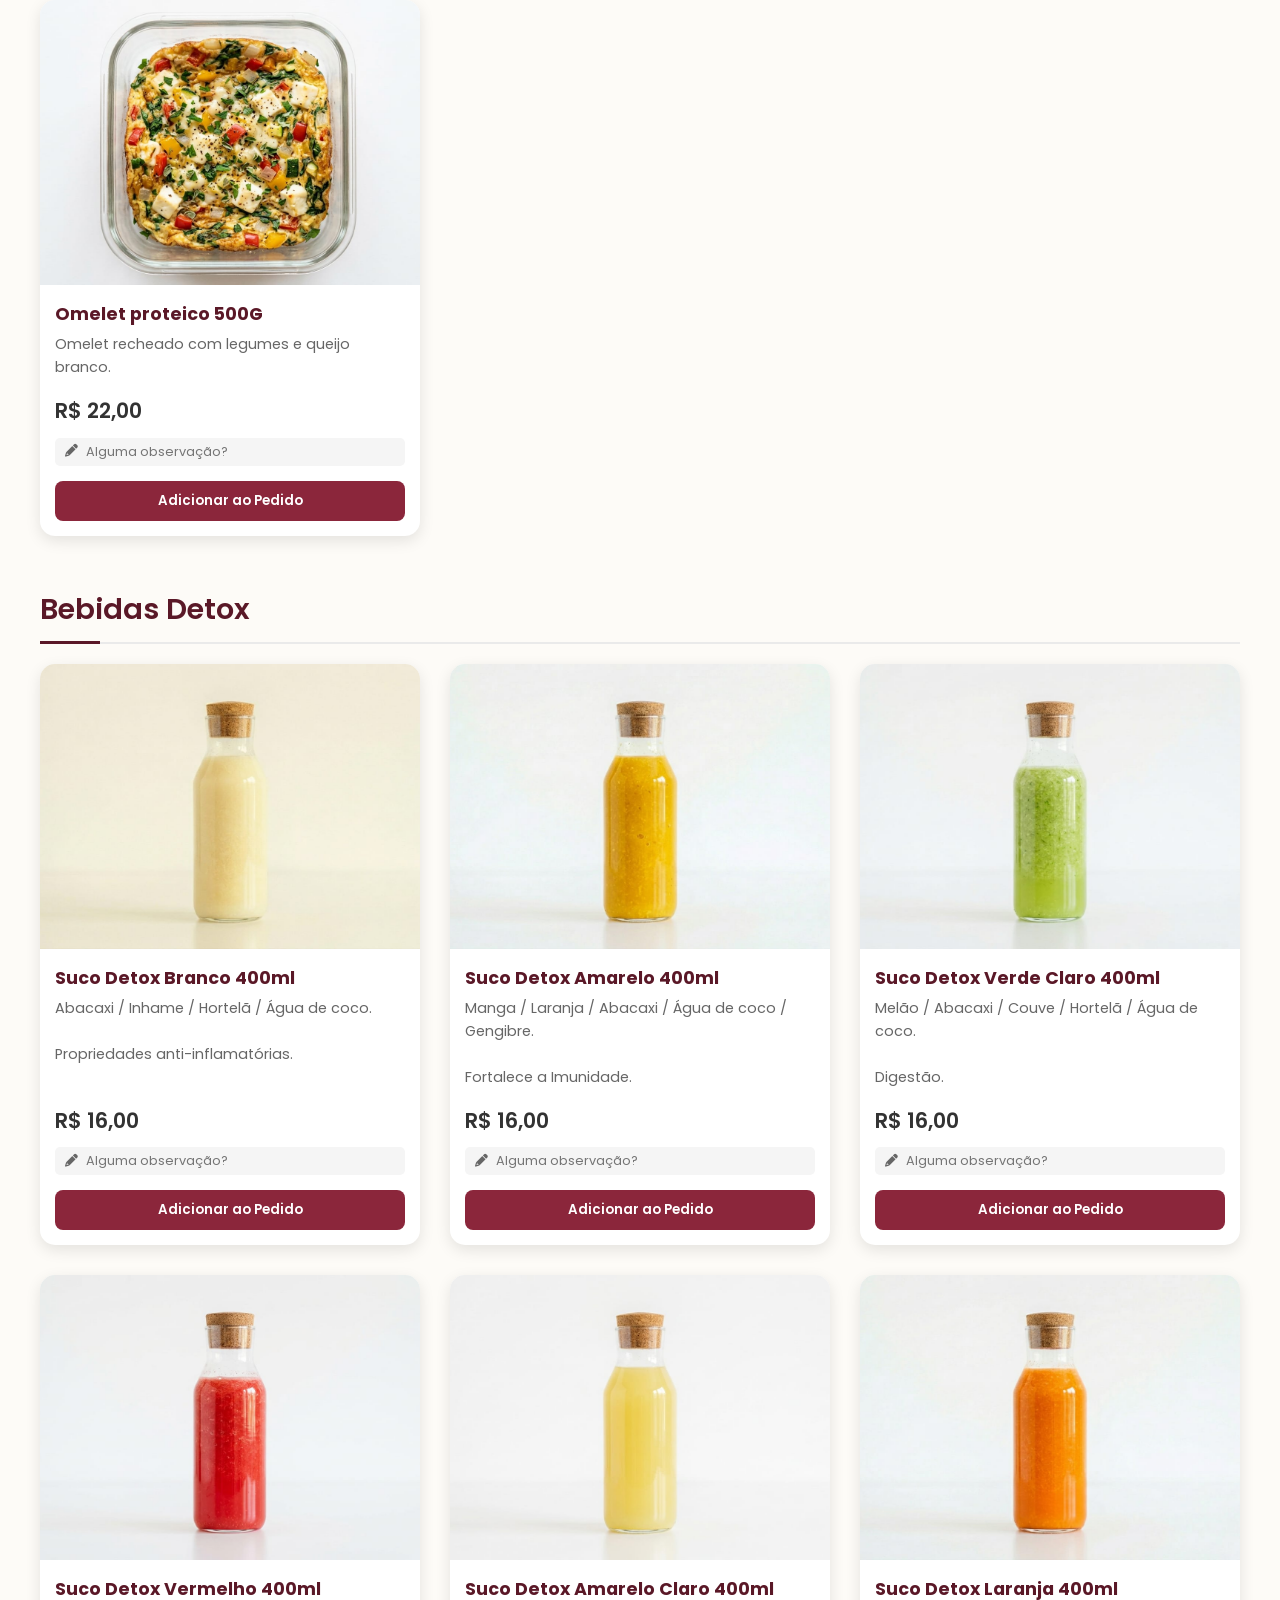
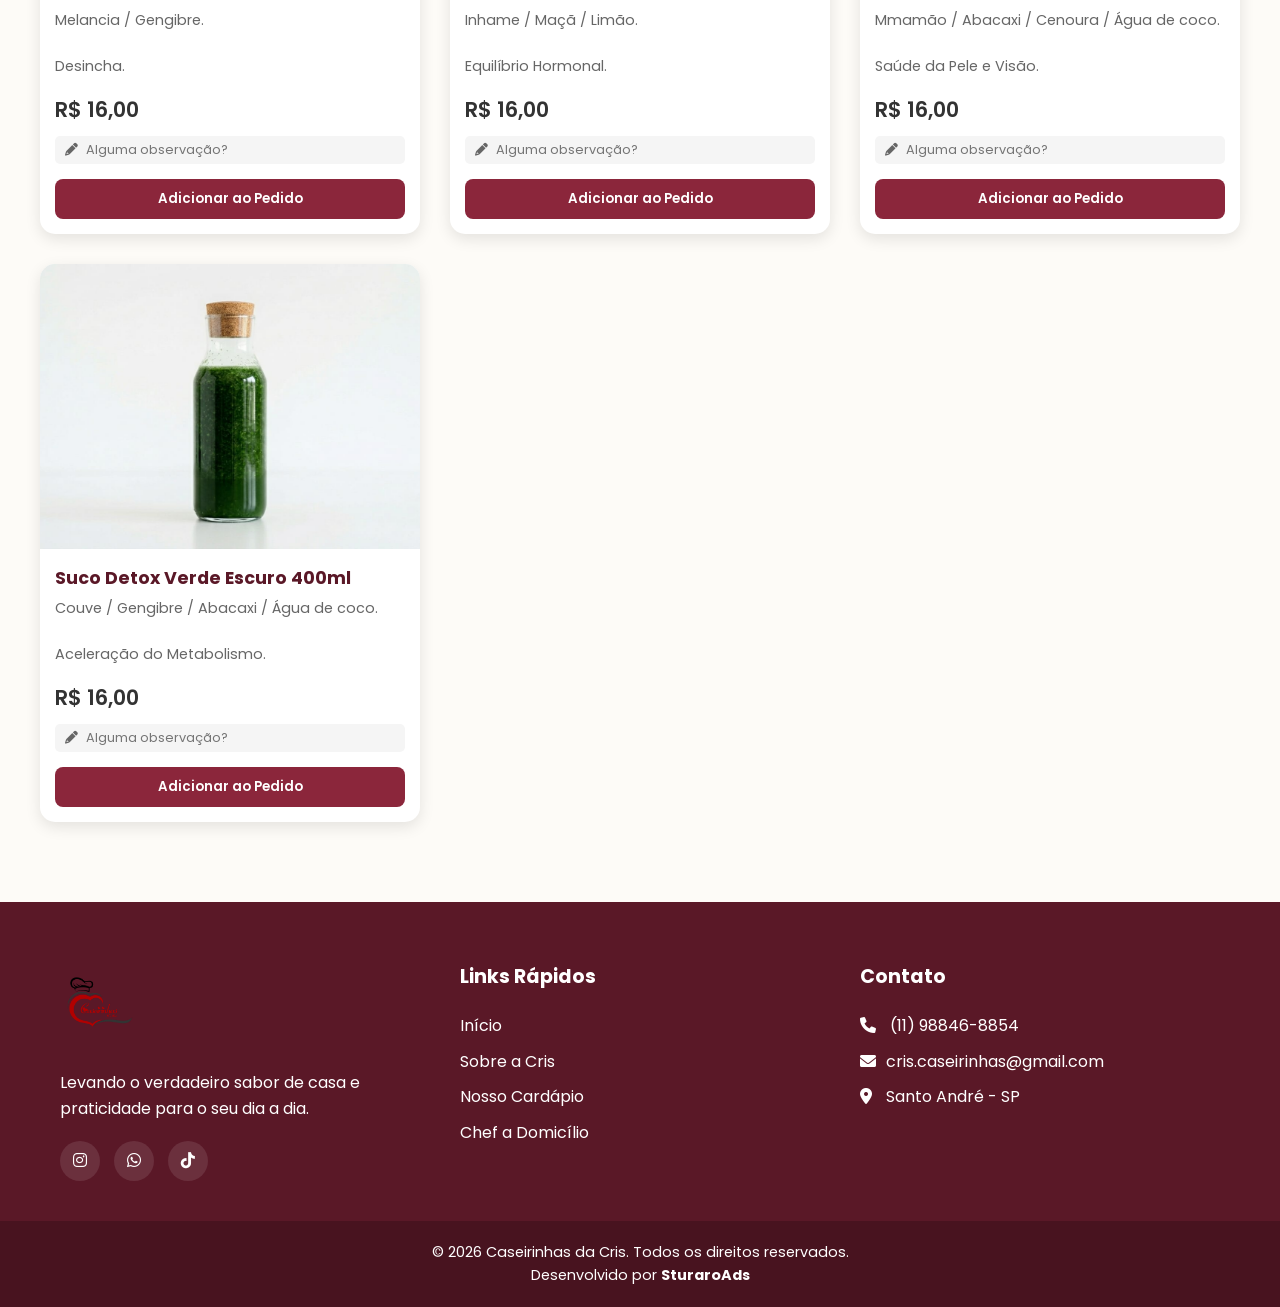
==== commit 1b0cf6e7: "Add files via upload" ====
--- a/cardapio.html
+++ b/cardapio.html
@@ -31,13 +31,36 @@
     </header>
 
     <section class="section-padding container">
-        <h1 class="title-font" style="text-align: center; margin-bottom: 40px;">Nosso Cardápio</h1>
+        <h1 class="title-font" style="text-align: center; margin-bottom: 40px;">Cardápio de Marmitas Congeladas</h1>
         
-<!-- MECANISMO DE PESQUISA -->
-<div class="search-container">
-    <i class="fas fa-search"></i>
-    <input type="text" id="search-input" placeholder="Procure seu prato favorito...">
-</div>
+        <!-- MECANISMO DE PESQUISA -->
+        <div class="search-container">
+            <i class="fas fa-search"></i>
+            <input type="text" id="search-input" placeholder="Procure seu prato favorito...">
+        </div>
+
+        <!-- SEÇÃO DE PROMOÇÃO EM DESTAQUE -->
+        <div class="promo-banner-container">
+            <div class="promo-card">
+                <div class="promo-badge">Oferta Especial</div>
+                <div class="promo-content">
+                    <div class="promo-info">
+                        <h2>Combo Praticidade</h2>
+                        <h3>20 Marmitas de 350g <span class="promo-subtext">(10 Sabores Selecionados)</span></h3>
+                        <p class="promo-desc">A escolha perfeita para garantir suas refeições saudáveis da quinzena com o verdadeiro sabor de casa.</p>
+                    </div>
+                    <div class="promo-action-box">
+                        <span class="preco-antigo">De R$ 420,00</span>
+                        <span class="preco-promo">R$ 340,00</span>
+                        <div class="obs-container">
+                            <i class="fas fa-pencil-alt"></i>
+                            <input type="text" class="obs-input" placeholder="Alguma observação para o combo?">
+                        </div>
+                        <button class="btn-add promo-btn">Adicionar Combo ao Pedido</button>
+                    </div>
+                </div>
+            </div>
+        </div>
 
         <div class="menu-grid">
             <!-- PRATOS 1 A 6 -->
@@ -313,7 +336,7 @@
             <div class="item-card">
                 <img src="Imagens Cardápio/Detox 1.jpeg" alt="Detox Verde">
                 <div class="info">
-                    <h3>Suco Detox Branco 300ml</h3>
+                    <h3>Suco Detox Branco 400ml</h3>
                     <p class="desc">Abacaxi / Inhame / Hortelã / Água de coco. <br> <br> Propriedades anti-inflamatórias.</p>
                     <span class="preco">R$ 16,00</span>
                     <div class="obs-container">
@@ -328,7 +351,7 @@
             <div class="item-card">
                 <img src="Imagens Cardápio/Detox 2.jpeg" alt="Detox Vermelho">
                 <div class="info">
-                    <h3>Suco Detox Amarelo 300ml</h3>
+                    <h3>Suco Detox Amarelo 400ml</h3>
                     <p class="desc">Manga / Laranja / Abacaxi / Água de coco / Gengibre. <br> <br> Fortalece a Imunidade.</p>
                     <span class="preco">R$ 16,00</span>
                     <div class="obs-container">
@@ -343,7 +366,7 @@
             <div class="item-card">
                 <img src="Imagens Cardápio/Detox 3.jpeg" alt="Detox Amarelo">
                 <div class="info">
-                    <h3>Suco Detox Verde Claro 300ml</h3>
+                    <h3>Suco Detox Verde Claro 400ml</h3>
                     <p class="desc">Melão / Abacaxi / Couve / Hortelã / Água de coco. <br><br>Digestão.</p>
                     <span class="preco">R$ 16,00</span>
                     <div class="obs-container">
@@ -358,7 +381,7 @@
             <div class="item-card">
                 <img src="Imagens Cardápio/Detox 4.jpeg" alt="Detox Laranja">
                 <div class="info">
-                    <h3>Suco Detox Vermelho 300ml</h3>
+                    <h3>Suco Detox Vermelho 400ml</h3>
                     <p class="desc">Melancia /  Gengibre. <br> <br> Desincha.
                     </p>
                     <span class="preco">R$ 16,00</span>
@@ -374,7 +397,7 @@
             <div class="item-card">
                 <img src="Imagens Cardápio/Detox 5.jpeg" alt="Detox Melancia">
                 <div class="info">
-                    <h3>Suco Detox Amarelo Claro 300ml</h3>
+                    <h3>Suco Detox Amarelo Claro 400ml</h3>
                     <p class="desc">Inhame / Maçã / Limão. <br> <br> Equilíbrio Hormonal.</p>
                     <span class="preco">R$ 16,00</span>
                     <div class="obs-container">
@@ -389,7 +412,7 @@
             <div class="item-card">
                 <img src="Imagens Cardápio/Detox 6.jpeg" alt="Detox Limão">
                 <div class="info">
-                    <h3>Suco Detox Laranja 300ml</h3>
+                    <h3>Suco Detox Laranja 400ml</h3>
                     <p class="desc">Mmamão / Abacaxi / Cenoura / Água de coco. <br> <br> Saúde da Pele e Visão.</p>
                     <span class="preco">R$ 16,00</span>
                     <div class="obs-container">
@@ -404,7 +427,7 @@
             <div class="item-card">
                 <img src="Imagens Cardápio/Detox 7.jpeg" alt="Detox 7">
                 <div class="info">
-                    <h3>Suco Detox Verde Escuro 300ml</h3>
+                    <h3>Suco Detox Verde Escuro 400ml</h3>
                     <p class="desc">Couve / Gengibre / Abacaxi / Água de coco. <br> <br> Aceleração do Metabolismo.</p>
                     <span class="preco">R$ 16,00</span>
                     <div class="obs-container">
@@ -440,7 +463,6 @@
                     <a href="https://www.instagram.com/caseirinhasdacris"><i class="fab fa-instagram"></i></a>
                     <a href="https://wa.me/5511988468854"><i class="fab fa-whatsapp"></i></a>
                     <a href="https://www.tiktok.com/@caseirinhasdacris?_r=1&_t=ZS-95tGZOelfm8"><i class="fab fa-tiktok"></i></a>
-
                 </div>
             </div>
             
@@ -473,4 +495,4 @@
 
     <script src="script.js"></script>
 </body>
-</html>
+</html>
--- a/style.css
+++ b/style.css
@@ -111,7 +111,7 @@
     padding: 12px 30px;
     border-radius: 30px;
     font-weight: 600;
-    transition: background 0.3s;
+    transition: background 0.3s, transform 0.2s;
     border: none;
     cursor: pointer;
 }
@@ -123,6 +123,7 @@
 
 .btn-vinho:hover, .btn-vinho-sm:hover {
     background-color: var(--vinho-claro);
+    transform: translateY(-2px);
 }
 
 /* ==========================================================
@@ -130,7 +131,7 @@
    ========================================================== */
 .hero {
     height: 80vh;
-    background: linear-gradient(rgba(0,0,0,0.6), rgba(0,0,0,0.6)), url('https://images.unsplash.com/photo-1556910103-1c02745aae4d?q=80&w=1920') center/cover;
+    background: linear-gradient(rgba(0,0,0,0.6), rgba(0,0,0,0.6)), url('https://images.unsplash.com/photo-1556911220-e15b29be8c8f?q=80&w=1920') center/cover;
     display: flex;
     align-items: center;
     text-align: center;
@@ -162,20 +163,144 @@
     box-shadow: 10px 10px 30px var(--sombra);
 }
 
-/* ==========================================================
-   5. INSTAGRAM
-   ========================================================== */
-.insta-grid {
+/* Ajuste na logo sem fundo do bloco sobre */
+.img-cris-png {
+    width: 100%;
+    max-width: 250px;
+    display: block;
+    margin: 0 auto;
+    filter: drop-shadow(0px 5px 10px rgba(0,0,0,0.15));
+}
+
+/* ==========================================================
+   5. NOVO DESIGN: PRATO MAIS PEDIDO (ABAIXO DO BANNER)
+   ========================================================== */
+.bg-destaque-pedido {
+    background-color: #fbf6ee;
+    border-bottom: 1px solid #eee1d0;
+}
+
+.grid-mais-pedido {
+    display: grid;
+    grid-template-columns: 1fr 1.2fr;
+    gap: 60px;
+    align-items: center;
+}
+
+.pedido-img-container {
+    position: relative;
+}
+
+.img-pedido-destaque {
+    width: 100%;
+    aspect-ratio: 4/3;
+    object-fit: cover;
+    border-radius: 20px;
+    box-shadow: 0 15px 35px rgba(90, 24, 39, 0.15);
+}
+
+.badge-tag {
+    position: absolute;
+    top: -15px;
+    left: 20px;
+    background-color: var(--vinho-claro);
+    color: var(--branco);
+    padding: 6px 16px;
+    border-radius: 20px;
+    font-size: 0.85rem;
+    font-weight: 600;
+    box-shadow: 0 4px 10px rgba(0,0,0,0.2);
+    z-index: 5;
+}
+
+.subtitle-destaque {
+    text-transform: uppercase;
+    font-size: 0.85rem;
+    letter-spacing: 2px;
+    color: var(--vinho-claro);
+    font-weight: 600;
+    margin-bottom: 5px;
+}
+
+.pedido-conteudo h2 {
+    font-size: 2.2rem;
+    color: var(--vinho-escuro);
+    margin-bottom: 15px;
+}
+
+.pedido-conteudo p {
+    color: var(--texto-claro);
+    margin-bottom: 20px;
+    font-size: 1.05rem;
+}
+
+.preco-destaque {
+    font-size: 1.8rem;
+    font-weight: 700;
+    color: var(--texto-escuro);
+    margin-bottom: 25px;
+}
+
+.btn-conferir i {
+    margin-left: 8px;
+    transition: transform 0.3s;
+}
+
+.btn-conferir:hover i {
+    transform: translateX(5px);
+}
+
+/* ==========================================================
+   6. SEÇÃO INTEGRADA: SOBRE + INSTAGRAM LADO A LADO
+   ========================================================== */
+.grid-sobre-insta {
+    display: grid;
+    grid-template-columns: 1fr 1fr;
+    gap: 40px;
+    align-items: stretch; /* Garante alturas idênticas */
+}
+
+/* Bloco Esquerdo (Sobre) */
+.sobre-bloco-integrado {
+    background: #fdfbf7;
+    padding: 30px;
+    border-radius: 15px;
+    border: 1px solid #eaeaea;
+    display: flex;
+    flex-direction: column;
+    justify-content: center;
+    text-align: center;
+}
+
+.sobre-conteudo-integrado p {
+    color: var(--texto-claro);
+    margin: 15px 0 25px 0;
+}
+
+/* Bloco Direito (Instagram) */
+.insta-bloco-integrado {
+    background: #f7f2eb;
+    padding: 30px;
+    border-radius: 15px;
+    display: flex;
+    flex-direction: column;
+    justify-content: center;
+}
+
+/* AJUSTE SOLICITADO: Compactar e reduzir fotos do Instagram */
+.insta-grid-compacto {
     display: grid;
     grid-template-columns: repeat(3, 1fr);
-    gap: 20px;
-    margin-top: 40px;
+    gap: 12px;
+    max-width: 480px; /* Reduz tamanho máximo no PC */
+    margin: 0 auto;
 }
 
 .insta-card {
     position: relative;
-    border-radius: 10px;
+    border-radius: 8px;
     overflow: hidden;
+    box-shadow: 0 4px 10px rgba(0,0,0,0.05);
 }
 
 .insta-card img {
@@ -193,14 +318,14 @@
 .overlay {
     position: absolute;
     top: 0; left: 0; right: 0; bottom: 0;
-    background: rgba(0,0,0,0.5);
+    background: rgba(90, 24, 39, 0.6);
     display: flex;
     justify-content: center;
     align-items: center;
     opacity: 0;
     transition: opacity 0.3s;
     color: var(--branco);
-    font-size: 2rem;
+    font-size: 1.5rem;
 }
 
 .insta-card:hover .overlay {
@@ -208,7 +333,7 @@
 }
 
 /* ==========================================================
-   6. CARDÁPIO E CATEGORIAS
+   7. CARDÁPIO E CATEGORIAS (PÁGINA DO CARDÁPIO)
    ========================================================== */
 .search-container {
     max-width: 600px;
@@ -350,7 +475,110 @@
 }
 
 /* ==========================================================
-   7. FOOTER
+   7.1 BANNER DE PROMOÇÃO EM DESTAQUE (COMBO PRATICIDADE)
+   ========================================================== */
+.promo-banner-container {
+    width: 100%;
+    margin: 0 auto 50px auto;
+}
+
+.promo-card {
+    background: linear-gradient(135deg, #ffffff 0%, var(--bege-fundo) 100%);
+    border: 2px dashed var(--vinho-claro);
+    border-radius: 15px;
+    padding: 30px;
+    position: relative;
+    box-shadow: 0 8px 25px rgba(90, 24, 39, 0.05);
+    overflow: hidden;
+}
+
+.promo-badge {
+    position: absolute;
+    top: 15px;
+    left: 15px;
+    background-color: #e67e22;
+    color: var(--branco);
+    padding: 5px 15px;
+    border-radius: 20px;
+    font-size: 0.8rem;
+    font-weight: 600;
+    text-transform: uppercase;
+    letter-spacing: 1px;
+    box-shadow: 0 3px 10px rgba(230, 126, 34, 0.3);
+}
+
+.promo-content {
+    display: grid;
+    grid-template-columns: 1.3fr 1fr;
+    gap: 40px;
+    align-items: center;
+    margin-top: 15px;
+}
+
+.promo-info h2 {
+    font-size: 1.8rem;
+    color: var(--vinho-escuro);
+    margin-bottom: 5px;
+}
+
+.promo-info h3 {
+    font-size: 1.3rem;
+    color: var(--texto-escuro);
+    font-weight: 600;
+    margin-bottom: 12px;
+}
+
+.promo-subtext {
+    font-size: 0.95rem;
+    color: var(--vinho-claro);
+    font-weight: 400;
+    display: inline-block;
+}
+
+.promo-desc {
+    font-size: 0.95rem;
+    color: var(--texto-claro);
+    max-width: 90%;
+}
+
+.promo-action-box {
+    display: flex;
+    flex-direction: column;
+    justify-content: center;
+    background: var(--branco);
+    padding: 20px;
+    border-radius: 12px;
+    box-shadow: 0 4px 15px rgba(0, 0, 0, 0.02);
+    border: 1px solid rgba(139, 38, 59, 0.08);
+}
+
+.preco-antigo {
+    font-size: 0.9rem;
+    color: #999;
+    text-decoration: line-through;
+    margin-bottom: -2px;
+}
+
+.preco-promo {
+    font-size: 2.2rem;
+    font-weight: 800;
+    color: #27ae60;
+    margin-bottom: 15px;
+}
+
+.promo-btn {
+    background-color: var(--vinho-escuro);
+    padding: 12px;
+    font-size: 1rem;
+}
+
+.promo-btn:hover {
+    background-color: var(--vinho-claro);
+    transform: translateY(-1px);
+}
+
+/* ==========================================================
+   8. FOOTER
    ========================================================== */
 .footer-styled {
     background-color: var(--vinho-escuro);
@@ -368,7 +596,6 @@
 .logo-footer {
     height: 80px;
     margin-bottom: 20px;
-    filter: brightness(0) invert(1);
 }
 
 .social-icons {
@@ -413,9 +640,8 @@
 }
 
 /* ==========================================================
-   8. LOADING OVERLAY & CARRINHO LATERAL (DESIGN ATUALIZADO)
-   ========================================================== */
-/* Botão Flutuante do Carrinho */
+   9. LOADING OVERLAY & CARRINHO LATERAL
+   ========================================================== */
 .cart-toggle {
     position: fixed;
     bottom: 20px;
@@ -439,7 +665,6 @@
     transform: scale(1.1);
 }
 
-/* Bolinha vermelha de quantidade no botão */
 .cart-badge {
     position: absolute;
     top: -5px;
@@ -456,13 +681,12 @@
     align-items: center;
 }
 
-/* O Menu Lateral do Carrinho */
 .carrinho-container {
     position: fixed;
     top: 0;
-    right: -100%; /* Esconde ele fora da tela por padrão */
-    width: 100%;
-    max-width: 400px; /* Largura no PC */
+    right: -100%;
+    width: 100%;
+    max-width: 400px;
     height: 100vh;
     background: var(--branco);
     box-shadow: -5px 0 20px rgba(0,0,0,0.2);
@@ -473,12 +697,10 @@
     padding: 20px;
 }
 
-/* Quando o JS adicionar 'active', ele desliza pra tela */
 .carrinho-container.active {
     right: 0;
 }
 
-/* Cabeçalho, lista e rodapé do carrinho */
 .cart-header {
     display: flex;
     justify-content: space-between;
@@ -492,25 +714,24 @@
 .itens-lista { flex-grow: 1; overflow-y: auto; }
 .cart-footer { border-top: 2px solid #eee; padding-top: 15px; margin-top: 15px; }
 
-/* AJUSTE: Caixa de totais com fonte em negrito forte */
 .cart-total-box {
     display: flex;
     justify-content: space-between;
     align-items: center;
     font-size: 1.3rem;
-    font-weight: 700; /* Garante o negrito no texto "Total:" */
+    font-weight: 700;
     color: var(--texto-escuro);
     margin-bottom: 15px;
 }
 
 .total-valor {
-    font-weight: 800; /* Destaca ainda mais o valor numérico */
+    font-weight: 800;
     color: var(--vinho-escuro);
 }
 
 .btn-finalizar {
     width: 100%;
-    background-color: #25d366; /* Cor do WhatsApp */
+    background-color: #25d366;
     color: var(--branco);
     border: none;
     padding: 15px;
@@ -521,21 +742,19 @@
 }
 .btn-finalizar:hover { background-color: #1ebd5a; }
 
-/* AJUSTE: Tela de carregamento com desfoque de fundo (Blur) */
 .loading-overlay {
-    display: none; /* JS muda para flex */
+    display: none;
     position: fixed;
     top: 0; left: 0; width: 100%; height: 100%;
-    background: rgba(253, 251, 247, 0.85); /* Fundo bege levemente transparente */
-    backdrop-filter: blur(8px); /* Efeito blur para navegadores modernos */
-    -webkit-backdrop-filter: blur(8px); /* Suporte nativo para Safari/iOS */
-    z-index: 10001; /* Fica acima de absolutamente tudo */
+    background: rgba(253, 251, 247, 0.85);
+    backdrop-filter: blur(8px);
+    -webkit-backdrop-filter: blur(8px);
+    z-index: 10001;
     justify-content: center;
     align-items: center;
     flex-direction: column;
 }
 
-/* AJUSTE: Contêiner para alinhar a logo estática dentro do spinner giratório */
 .logo-loading-container {
     position: relative;
     width: 110px;
@@ -557,8 +776,8 @@
 .spinner {
     width: 100px;
     height: 100px;
-    border: 4px solid rgba(139, 38, 59, 0.1); /* Rastro suave em vinho */
-    border-top: 4px solid var(--vinho-escuro); /* Linha principal de giro */
+    border: 4px solid rgba(139, 38, 59, 0.1);
+    border-top: 4px solid var(--vinho-escuro);
     border-radius: 50%;
     animation: spin 1s linear infinite;
     position: absolute;
@@ -578,11 +797,36 @@
 }
 
 /* ==========================================================
-   9. RESPONSIVIDADE (MOBILE & TABLETS)
+   10. RESPONSIVIDADE (MOBILE & TABLETS)
    ========================================================== */
 @media (max-width: 992px) {
-    .grid-sobre, .footer-grid {
+    .grid-sobre, .footer-grid, .grid-mais-pedido {
         grid-template-columns: 1fr;
+        text-align: center;
+    }
+    .grid-sobre-insta {
+        grid-template-columns: 1fr;
+    }
+    
+    /* Responsividade do Banner Promo no Tablet */
+    .promo-content {
+        grid-template-columns: 1fr;
+        gap: 25px;
+    }
+    .promo-info {
+        text-align: center;
+    }
+    .promo-desc {
+        max-width: 100%;
+        margin: 0 auto;
+    }
+    .promo-badge {
+        position: static;
+        display: inline-block;
+        margin-bottom: 15px;
+    }
+    .promo-card {
+        padding: 20px;
         text-align: center;
     }
 }
@@ -602,9 +846,24 @@
     }
     .nav-list.active { display: flex; }
     .menu-toggle { display: block; }
+    
     .hero h1 { font-size: 3rem; }
-    .insta-grid { grid-template-columns: 1fr; }
     
+    /* PRATO MAIS PEDIDO NO MOBILE */
+    .pedido-conteudo h2 { font-size: 1.8rem; }
+    .preco-destaque { font-size: 1.5rem; margin-bottom: 20px; }
+
+    /* SOBRE + INSTAGRAM UNIFICADOS NO MOBILE */
+    .grid-sobre-insta {
+        grid-template-columns: 1fr;
+        gap: 25px;
+    }
+    .insta-grid-compacto {
+        grid-template-columns: repeat(3, 1fr);
+        max-width: 320px;
+        gap: 8px;
+    }
+
     /* CARDÁPIO MOBILE: 2 ITENS POR LINHA */
     .menu-grid {
         grid-template-columns: repeat(2, 1fr);
@@ -617,8 +876,31 @@
     .btn-add { font-size: 0.8rem; padding: 8px; }
     .obs-container { padding: 4px 8px; margin-bottom: 10px; }
     .obs-input { font-size: 0.7rem; }
+
+    /* Responsividade do Banner Promo no Mobile */
+    .promo-banner-container {
+        margin-bottom: 35px;
+    }
+    .promo-info h2 {
+        font-size: 1.5rem;
+    }
+    .promo-info h3 {
+        font-size: 1.15rem;
+    }
+    .promo-subtext {
+        display: block;
+        margin-top: 2px;
+    }
+    .preco-promo {
+        font-size: 1.8rem;
+    }
+    .promo-btn {
+        font-size: 0.9rem;
+        padding: 10px;
+    }
 }
 
 @media (max-width: 380px) {
     .menu-grid { gap: 10px; }
+    .insta-grid-compacto { max-width: 280px; }
 }
